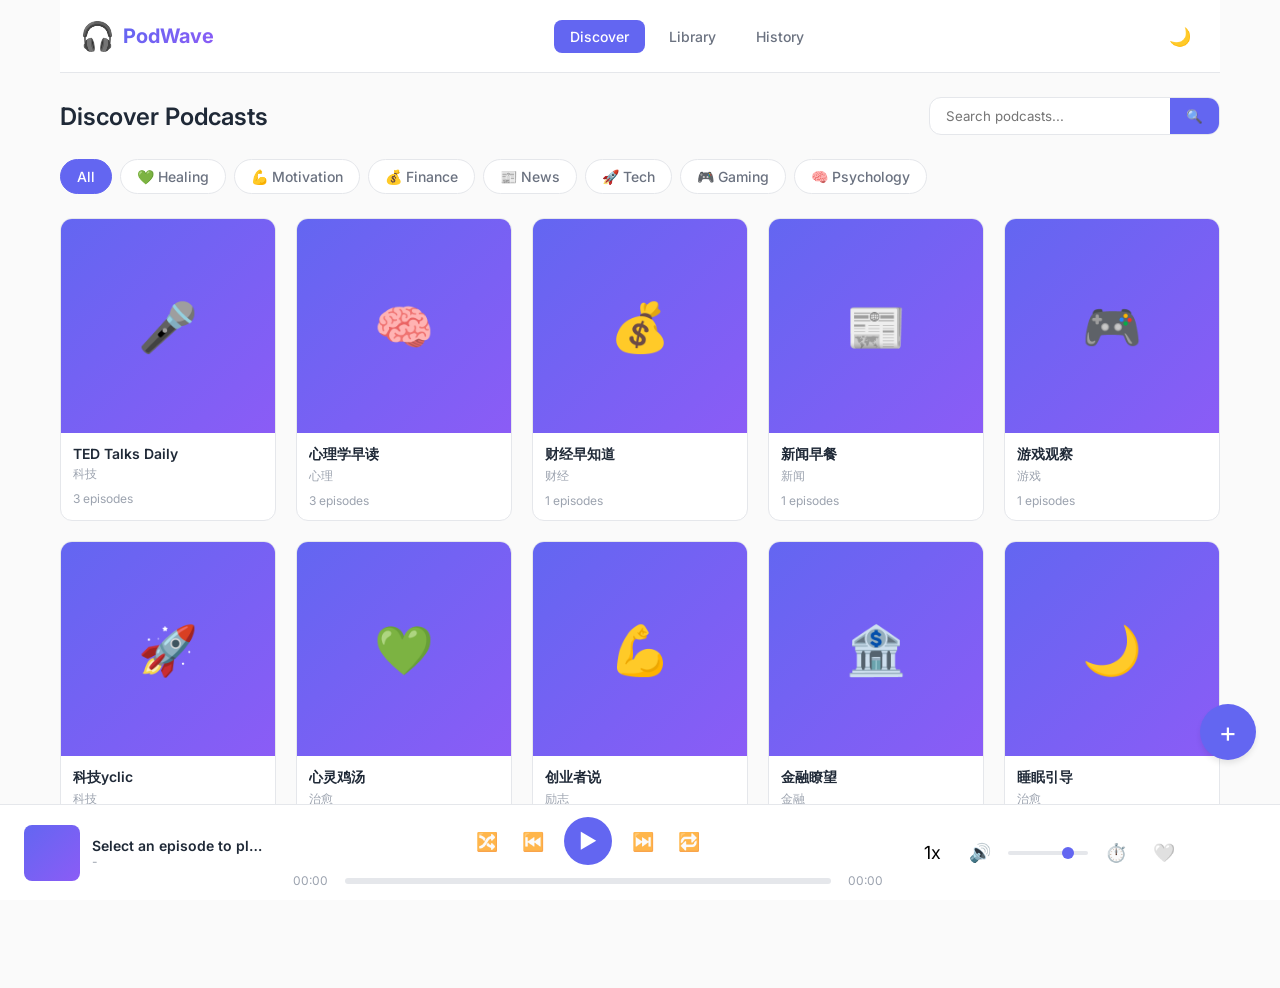
==== index.html @ 1ee70d10 "Add files via upload" ====
<!DOCTYPE html>
<html lang="en">
<head>
    <meta charset="UTF-8">
    <meta name="viewport" content="width=device-width, initial-scale=1.0">
    <title>PodWave - Your Personal Podcast App</title>
    <meta name="description" content="A beautiful podcast player for daily listening - morning and night">
    <link rel="stylesheet" href="styles.css">
    <link href="https://fonts.googleapis.com/css2?family=Inter:wght@300;400;500;600;700&display=swap" rel="stylesheet">
</head>
<body>
    <!-- Global Loading Indicator -->
    <div id="globalLoader" class="global-loader" style="display: none;">
        <div class="loader-spinner"></div>
        <p>Loading...</p>
    </div>

    <div id="app">
        <!-- Header -->
        <header class="header">
            <div class="header-content">
                <div class="logo">
                    <span class="logo-icon">🎧</span>
                    <span class="logo-text">PodWave</span>
                </div>
                <nav class="nav">
                    <button class="nav-btn active" data-view="discover">Discover</button>
                    <button class="nav-btn" data-view="library">Library</button>
                    <button class="nav-btn" data-view="history">History</button>
                </nav>
                <div class="header-actions">
                    <button class="icon-btn" id="darkModeToggle" title="Dark Mode">🌙</button>
                </div>
            </div>
        </header>

        <!-- Main Content -->
        <main class="main">
            <!-- Discover View -->
            <section class="view active" id="discoverView">
                <div class="view-header">
                    <h1>Discover Podcasts</h1>
                    <div class="search-box">
                        <input type="text" id="searchInput" placeholder="Search podcasts...">
                        <button class="search-btn" id="searchBtn">🔍</button>
                    </div>
                </div>

                <!-- Categories -->
                <div class="categories">
                    <button class="category-btn active" data-category="all">All</button>
                    <button class="category-btn" data-category="治愈">💚 Healing</button>
                    <button class="category-btn" data-category="励志">💪 Motivation</button>
                    <button class="category-btn" data-category="财经">💰 Finance</button>
                    <button class="category-btn" data-category="新闻">📰 News</button>
                    <button class="category-btn" data-category="科技">🚀 Tech</button>
                    <button class="category-btn" data-category="游戏">🎮 Gaming</button>
                    <button class="category-btn" data-category="心理">🧠 Psychology</button>
                </div>

                <!-- Podcast Grid -->
                <div class="podcast-grid" id="podcastGrid">
                    <!-- Podcasts will be loaded here -->
                </div>
            </section>

            <!-- Library View -->
            <section class="view" id="libraryView">
                <div class="view-header">
                    <h1>My Library</h1>
                </div>
                <div class="podcast-grid" id="libraryGrid">
                    <!-- Favorite podcasts -->
                </div>
                <div class="empty-state" id="libraryEmpty" style="display: none;">
                    <p>No favorites yet</p>
                    <button class="btn-primary" onclick="switchView('discover')">Discover</button>
                </div>
            </section>

            <!-- History View -->
            <section class="view" id="historyView">
                <div class="view-header">
                    <h1>History</h1>
                    <button class="btn-text" id="clearHistory">Clear</button>
                </div>
                <div class="history-list" id="historyList">
                    <!-- History items -->
                </div>
                <div class="empty-state" id="historyEmpty" style="display: none;">
                    <p>No history yet</p>
                </div>
            </section>
        </main>

        <!-- Player Bar -->
        <div class="player-bar" id="playerBar">
            <div class="player-info" id="playerInfo">
                <div class="player-cover" id="playerCover"></div>
                <div class="player-details">
                    <div class="player-title" id="playerTitle">Select an episode to play</div>
                    <div class="player-podcast" id="playerPodcast">-</div>
                </div>
            </div>

            <div class="player-controls">
                <div class="control-buttons">
                    <button class="control-btn" id="shuffleBtn" title="Shuffle">🔀</button>
                    <button class="control-btn" id="prevBtn" title="Previous">⏮️</button>
                    <button class="control-btn play-btn" id="playBtn" title="Play">▶️</button>
                    <button class="control-btn" id="nextBtn" title="Next">⏭️</button>
                    <button class="control-btn" id="loopBtn" title="Loop">🔁</button>
                </div>
                <div class="progress-container">
                    <span class="time current" id="currentTime">00:00</span>
                    <div class="progress-bar" id="progressBar">
                        <div class="progress-fill" id="progressFill"></div>
                        <div class="progress-handle" id="progressHandle"></div>
                    </div>
                    <span class="time duration" id="duration">00:00</span>
                </div>
            </div>

            <div class="player-extras">
                <div class="speed-control">
                    <button class="icon-btn" id="speedBtn" title="Speed">1x</button>
                    <div class="speed-menu" id="speedMenu">
                        <button class="speed-option" data-speed="0.5">0.5x</button>
                        <button class="speed-option" data-speed="0.75">0.75x</button>
                        <button class="speed-option active" data-speed="1">1x</button>
                        <button class="speed-option" data-speed="1.25">1.25x</button>
                        <button class="speed-option" data-speed="1.5">1.5x</button>
                        <button class="speed-option" data-speed="2">2x</button>
                    </div>
                </div>
                <div class="volume-control">
                    <button class="icon-btn" id="volumeBtn" title="Volume">🔊</button>
                    <input type="range" class="volume-slider" id="volumeSlider" min="0" max="100" value="80">
                </div>
                <button class="icon-btn" id="timerBtn" title="Timer">⏱️</button>
                <button class="icon-btn favorite-btn" id="favoriteBtn" title="Favorite">🤍</button>
            </div>
        </div>

        <!-- Timer Modal -->
        <div class="modal" id="timerModal">
            <div class="modal-content">
                <div class="modal-header">
                    <h3>Sleep Timer</h3>
                    <button class="close-btn" onclick="closeTimerModal()">×</button>
                </div>
                <div class="modal-body">
                    <div class="timer-options">
                        <button class="timer-option" data-minutes="15">15 min</button>
                        <button class="timer-option" data-minutes="30">30 min</button>
                        <button class="timer-option" data-minutes="45">45 min</button>
                        <button class="timer-option" data-minutes="60">1 hour</button>
                        <button class="timer-option" data-minutes="90">1.5 hours</button>
                        <button class="timer-option" data-minutes="0">Off</button>
                    </div>
                </div>
            </div>
        </div>

        <!-- Add RSS Modal -->
        <div class="modal" id="addRssModal">
            <div class="modal-content">
                <div class="modal-header">
                    <h3>Add Custom RSS</h3>
                    <button class="close-btn" onclick="closeAddRssModal()">×</button>
                </div>
                <div class="modal-body">
                    <input type="text" id="rssUrlInput" placeholder="RSS Feed URL...">
                    <input type="text" id="rssTitleInput" placeholder="Podcast Title (optional)">
                    <select id="rssCategoryInput" style="width: 100%; padding: 12px; margin-top: 8px; border-radius: 8px; border: 1px solid var(--border); background: var(--bg-primary); color: var(--text-primary);">
                        <option value="Other">Select Category</option>
                        <option value="治愈">💚 Healing</option>
                        <option value="励志">💪 Motivation</option>
                        <option value="财经">💰 Finance</option>
                        <option value="新闻">📰 News</option>
                        <option value="科技">🚀 Tech</option>
                        <option value="游戏">🎮 Gaming</option>
                        <option value="心理">🧠 Psychology</option>
                        <option value="其他">Other</option>
                    </select>
                    <button class="btn-primary" id="addRssBtn" style="width: 100%; margin-top: 12px;">Add Podcast</button>
                    <p class="help-text">Example: https://feeds.example.com/podcast.xml</p>
                </div>
            </div>
        </div>
    </div>

    <!-- Add Podcast FAB -->
    <button class="add-podcast-btn" onclick="showAddRssModal()" title="Add Podcast">+</button>

    <script src="app.js"></script>
</body>
</html>
---- styles.css ----
/* ==================== CSS Variables ==================== */
:root {
    --primary: #6366f1;
    --primary-dark: #4f46e5;
    --secondary: #8b5cf6;
    --bg-primary: #fafafa;
    --bg-secondary: #ffffff;
    --bg-player: #ffffff;
    --text-primary: #1f2937;
    --text-secondary: #6b7280;
    --text-muted: #9ca3af;
    --border: #e5e7eb;
    --shadow: 0 4px 6px -1px rgba(0, 0, 0, 0.1);
    --radius: 12px;
    --radius-sm: 8px;
    --transition: all 0.2s ease;
}

[data-theme="dark"] {
    --bg-primary: #0f172a;
    --bg-secondary: #1e293b;
    --bg-player: #1e293b;
    --text-primary: #f1f5f9;
    --text-secondary: #94a3b8;
    --text-muted: #64748b;
    --border: #334155;
    --shadow: 0 4px 6px -1px rgba(0, 0, 0, 0.3);
}

/* ==================== Reset & Base ==================== */
* {
    margin: 0;
    padding: 0;
    box-sizing: border-box;
}

body {
    font-family: 'Inter', -apple-system, BlinkMacSystemFont, sans-serif;
    background: var(--bg-primary);
    color: var(--text-primary);
    min-height: 100vh;
    padding-bottom: 120px;
    transition: var(--transition);
}

button {
    border: none;
    background: none;
    cursor: pointer;
    font-family: inherit;
}

input {
    font-family: inherit;
    border: none;
    outline: none;
}

/* ==================== App Container ==================== */
#app {
    max-width: 1200px;
    margin: 0 auto;
    padding: 0 20px;
}

/* ==================== Header ==================== */
.header {
    position: sticky;
    top: 0;
    background: var(--bg-secondary);
    border-bottom: 1px solid var(--border);
    z-index: 100;
    backdrop-filter: blur(10px);
}

.header-content {
    max-width: 1200px;
    margin: 0 auto;
    display: flex;
    align-items: center;
    justify-content: space-between;
    padding: 16px 20px;
}

.logo {
    display: flex;
    align-items: center;
    gap: 8px;
}

.logo-icon {
    font-size: 28px;
}

.logo-text {
    font-size: 20px;
    font-weight: 700;
    background: linear-gradient(135deg, var(--primary), var(--secondary));
    -webkit-background-clip: text;
    -webkit-text-fill-color: transparent;
}

.nav {
    display: flex;
    gap: 8px;
}

.nav-btn {
    padding: 8px 16px;
    border-radius: var(--radius-sm);
    font-size: 14px;
    font-weight: 500;
    color: var(--text-secondary);
    transition: var(--transition);
}

.nav-btn:hover {
    background: var(--border);
}

.nav-btn.active {
    background: var(--primary);
    color: white;
}

.header-actions {
    display: flex;
    gap: 8px;
}

.icon-btn {
    width: 40px;
    height: 40px;
    border-radius: 50%;
    display: flex;
    align-items: center;
    justify-content: center;
    font-size: 18px;
    transition: var(--transition);
}

.icon-btn:hover {
    background: var(--border);
}

/* ==================== Main Content ==================== */
.main {
    padding: 24px 0;
}

.view {
    display: none;
}

.view.active {
    display: block;
}

.view-header {
    display: flex;
    justify-content: space-between;
    align-items: center;
    margin-bottom: 24px;
}

.view-header h1 {
    font-size: 24px;
    font-weight: 600;
}

.search-box {
    display: flex;
    background: var(--bg-secondary);
    border: 1px solid var(--border);
    border-radius: var(--radius);
    overflow: hidden;
}

.search-box input {
    padding: 10px 16px;
    width: 240px;
    background: transparent;
    color: var(--text-primary);
}

.search-btn {
    padding: 10px 16px;
    background: var(--primary);
    color: white;
}

/* ==================== Categories ==================== */
.categories {
    display: flex;
    gap: 8px;
    margin-bottom: 24px;
    flex-wrap: wrap;
}

.category-btn {
    padding: 8px 16px;
    border-radius: 20px;
    font-size: 14px;
    font-weight: 500;
    background: var(--bg-secondary);
    border: 1px solid var(--border);
    color: var(--text-secondary);
    transition: var(--transition);
}

.category-btn:hover {
    border-color: var(--primary);
    color: var(--primary);
}

.category-btn.active {
    background: var(--primary);
    border-color: var(--primary);
    color: white;
}

/* ==================== Podcast Grid ==================== */
.podcast-grid {
    display: grid;
    grid-template-columns: repeat(auto-fill, minmax(200px, 1fr));
    gap: 20px;
}

.podcast-card {
    background: var(--bg-secondary);
    border-radius: var(--radius);
    overflow: hidden;
    border: 1px solid var(--border);
    transition: var(--transition);
    cursor: pointer;
}

.podcast-card:hover {
    transform: translateY(-4px);
    box-shadow: var(--shadow);
}

.podcast-cover {
    width: 100%;
    aspect-ratio: 1;
    background: linear-gradient(135deg, var(--primary), var(--secondary));
    display: flex;
    align-items: center;
    justify-content: center;
    font-size: 48px;
    position: relative;
    overflow: hidden;
}

.podcast-cover img {
    width: 100%;
    height: 100%;
    object-fit: cover;
}

.podcast-play-overlay {
    position: absolute;
    inset: 0;
    background: rgba(0, 0, 0, 0.4);
    display: flex;
    align-items: center;
    justify-content: center;
    opacity: 0;
    transition: var(--transition);
}

.podcast-card:hover .podcast-play-overlay {
    opacity: 1;
}

.podcast-play-icon {
    width: 56px;
    height: 56px;
    background: var(--primary);
    border-radius: 50%;
    display: flex;
    align-items: center;
    justify-content: center;
    font-size: 24px;
    color: white;
}

.podcast-info {
    padding: 12px;
}

.podcast-title {
    font-size: 14px;
    font-weight: 600;
    margin-bottom: 4px;
    white-space: nowrap;
    overflow: hidden;
    text-overflow: ellipsis;
}

.podcast-category {
    font-size: 12px;
    color: var(--text-muted);
}

.podcast-meta {
    display: flex;
    justify-content: space-between;
    align-items: center;
    margin-top: 8px;
}

.podcast-episode-count {
    font-size: 12px;
    color: var(--text-muted);
}

.podcast-favorite {
    font-size: 16px;
    cursor: pointer;
}

/* ==================== Empty State ==================== */
.empty-state {
    text-align: center;
    padding: 60px 20px;
    color: var(--text-muted);
}

.empty-state p {
    margin-bottom: 16px;
}

/* ==================== History List ==================== */
.history-list {
    display: flex;
    flex-direction: column;
    gap: 12px;
}

.history-item {
    display: flex;
    align-items: center;
    gap: 16px;
    padding: 16px;
    background: var(--bg-secondary);
    border-radius: var(--radius);
    border: 1px solid var(--border);
    cursor: pointer;
    transition: var(--transition);
}

.history-item:hover {
    border-color: var(--primary);
}

.history-cover {
    width: 64px;
    height: 64px;
    border-radius: var(--radius-sm);
    background: linear-gradient(135deg, var(--primary), var(--secondary));
    display: flex;
    align-items: center;
    justify-content: center;
    font-size: 24px;
    flex-shrink: 0;
}

.history-cover img {
    width: 100%;
    height: 100%;
    object-fit: cover;
    border-radius: var(--radius-sm);
}

.history-info {
    flex: 1;
    min-width: 0;
}

.history-title {
    font-weight: 600;
    margin-bottom: 4px;
    white-space: nowrap;
    overflow: hidden;
    text-overflow: ellipsis;
}

.history-podcast {
    font-size: 13px;
    color: var(--text-muted);
}

.history-time {
    font-size: 12px;
    color: var(--text-muted);
    margin-top: 4px;
}

.history-progress {
    width: 100%;
    height: 3px;
    background: var(--border);
    border-radius: 2px;
    margin-top: 8px;
    overflow: hidden;
}

.history-progress-fill {
    height: 100%;
    background: var(--primary);
    border-radius: 2px;
}

/* ==================== Player Bar ==================== */
.player-bar {
    position: fixed;
    bottom: 0;
    left: 0;
    right: 0;
    background: var(--bg-player);
    border-top: 1px solid var(--border);
    padding: 12px 24px;
    display: flex;
    align-items: center;
    gap: 24px;
    z-index: 1000;
}

.player-info {
    display: flex;
    align-items: center;
    gap: 12px;
    width: 240px;
    flex-shrink: 0;
}

.player-cover {
    width: 56px;
    height: 56px;
    border-radius: var(--radius-sm);
    background: linear-gradient(135deg, var(--primary), var(--secondary));
    display: flex;
    align-items: center;
    justify-content: center;
    font-size: 24px;
    flex-shrink: 0;
}

.player-cover img {
    width: 100%;
    height: 100%;
    object-fit: cover;
    border-radius: var(--radius-sm);
}

.player-details {
    min-width: 0;
}

.player-title {
    font-size: 14px;
    font-weight: 600;
    white-space: nowrap;
    overflow: hidden;
    text-overflow: ellipsis;
}

.player-podcast {
    font-size: 12px;
    color: var(--text-muted);
    white-space: nowrap;
    overflow: hidden;
    text-overflow: ellipsis;
}

.player-controls {
    flex: 1;
    max-width: 600px;
    display: flex;
    flex-direction: column;
    gap: 8px;
}

.control-buttons {
    display: flex;
    align-items: center;
    justify-content: center;
    gap: 16px;
}

.control-btn {
    font-size: 18px;
    padding: 4px;
    opacity: 0.7;
    transition: var(--transition);
}

.control-btn:hover {
    opacity: 1;
}

.control-btn.active {
    opacity: 1;
    color: var(--primary);
}

.play-btn {
    width: 48px;
    height: 48px;
    background: var(--primary);
    border-radius: 50%;
    display: flex;
    align-items: center;
    justify-content: center;
    font-size: 20px;
    color: white;
    opacity: 1;
}

.play-btn:hover {
    background: var(--primary-dark);
    transform: scale(1.05);
}

.progress-container {
    display: flex;
    align-items: center;
    gap: 12px;
}

.time {
    font-size: 12px;
    color: var(--text-muted);
    width: 45px;
    text-align: center;
}

.progress-bar {
    flex: 1;
    height: 6px;
    background: var(--border);
    border-radius: 3px;
    cursor: pointer;
    position: relative;
}

.progress-fill {
    height: 100%;
    background: var(--primary);
    border-radius: 3px;
    width: 0%;
    position: relative;
}

.progress-handle {
    position: absolute;
    right: -6px;
    top: 50%;
    transform: translateY(-50%);
    width: 12px;
    height: 12px;
    background: var(--primary);
    border-radius: 50%;
    opacity: 0;
    transition: var(--transition);
}

.progress-bar:hover .progress-handle {
    opacity: 1;
}

.player-extras {
    display: flex;
    align-items: center;
    gap: 8px;
}

.volume-control {
    display: flex;
    align-items: center;
    gap: 8px;
}

.volume-slider {
    width: 80px;
    height: 4px;
    -webkit-appearance: none;
    background: var(--border);
    border-radius: 2px;
    cursor: pointer;
}

.volume-slider::-webkit-slider-thumb {
    -webkit-appearance: none;
    width: 12px;
    height: 12px;
    background: var(--primary);
    border-radius: 50%;
    cursor: pointer;
}

.speed-control {
    position: relative;
}

.speed-menu {
    position: absolute;
    bottom: 100%;
    left: 50%;
    transform: translateX(-50%);
    background: var(--bg-secondary);
    border: 1px solid var(--border);
    border-radius: var(--radius-sm);
    padding: 8px;
    display: none;
    flex-direction: column;
    gap: 4px;
    box-shadow: var(--shadow);
}

.speed-menu.show {
    display: flex;
}

.speed-option {
    padding: 6px 16px;
    font-size: 13px;
    border-radius: 4px;
    text-align: center;
    white-space: nowrap;
}

.speed-option:hover {
    background: var(--border);
}

.speed-option.active {
    background: var(--primary);
    color: white;
}

.favorite-btn.active {
    color: #ef4444;
}

/* ==================== Modal ==================== */
.modal {
    position: fixed;
    inset: 0;
    background: rgba(0, 0, 0, 0.5);
    display: none;
    align-items: center;
    justify-content: center;
    z-index: 2000;
}

.modal.show {
    display: flex;
}

.modal-content {
    background: var(--bg-secondary);
    border-radius: var(--radius);
    width: 90%;
    max-width: 400px;
    overflow: hidden;
}

.modal-header {
    display: flex;
    justify-content: space-between;
    align-items: center;
    padding: 16px 20px;
    border-bottom: 1px solid var(--border);
}

.modal-header h3 {
    font-size: 16px;
    font-weight: 600;
}

.close-btn {
    font-size: 24px;
    color: var(--text-muted);
}

.close-btn:hover {
    color: var(--text-primary);
}

.modal-body {
    padding: 20px;
}

.timer-options {
    display: grid;
    grid-template-columns: repeat(3, 1fr);
    gap: 8px;
}

.timer-option {
    padding: 12px;
    border-radius: var(--radius-sm);
    background: var(--bg-primary);
    border: 1px solid var(--border);
    font-size: 14px;
    text-align: center;
    transition: var(--transition);
}

.timer-option:hover {
    border-color: var(--primary);
    color: var(--primary);
}

#rssUrlInput {
    width: 100%;
    padding: 12px;
    background: var(--bg-primary);
    border: 1px solid var(--border);
    border-radius: var(--radius-sm);
    color: var(--text-primary);
    margin-bottom: 12px;
}

.help-text {
    font-size: 12px;
    color: var(--text-muted);
    margin-top: 8px;
}

/* ==================== Buttons ==================== */
.btn-primary {
    padding: 10px 20px;
    background: var(--primary);
    color: white;
    border-radius: var(--radius-sm);
    font-weight: 500;
    transition: var(--transition);
}

.btn-primary:hover {
    background: var(--primary-dark);
}

.btn-text {
    color: var(--text-muted);
    font-size: 14px;
}

.btn-text:hover {
    color: var(--text-primary);
}

/* ==================== Loading ==================== */
.loading {
    display: flex;
    justify-content: center;
    padding: 40px;
}

.loading::after {
    content: '';
    width: 32px;
    height: 32px;
    border: 3px solid var(--border);
    border-top-color: var(--primary);
    border-radius: 50%;
    animation: spin 1s linear infinite;
}

@keyframes spin {
    to { transform: rotate(360deg); }
}

/* ==================== Responsive ==================== */
@media (max-width: 768px) {
    .header-content {
        flex-wrap: wrap;
        gap: 12px;
    }

    .nav {
        order: 3;
        width: 100%;
        justify-content: center;
    }

    .player-bar {
        flex-wrap: wrap;
        padding: 12px;
        gap: 12px;
    }

    .player-info {
        width: 100%;
        order: 1;
    }

    .player-controls {
        order: 2;
        width: 100%;
    }

    .player-extras {
        order: 3;
        width: 100%;
        justify-content: center;
    }

    .search-box {
        width: 100%;
    }

    .search-box input {
        width: 100%;
    }

    .view-header {
        flex-direction: column;
        gap: 12px;
        align-items: stretch;
    }
}

/* ==================== Add Podcast Button ==================== */
.add-podcast-btn {
    position: fixed;
    bottom: 140px;
    right: 24px;
    width: 56px;
    height: 56px;
    background: var(--primary);
    color: white;
    border-radius: 50%;
    font-size: 28px;
    display: flex;
    align-items: center;
    justify-content: center;
    box-shadow: var(--shadow);
    transition: var(--transition);
    z-index: 99;
}

.add-podcast-btn:hover {
    transform: scale(1.1);
    background: var(--primary-dark);
}

/* ==================== Global Loader ==================== */
.global-loader {
    position: fixed;
    top: 0;
    left: 0;
    right: 0;
    bottom: 0;
    background: rgba(0, 0, 0, 0.7);
    display: flex;
    flex-direction: column;
    align-items: center;
    justify-content: center;
    z-index: 9999;
    color: white;
}

.global-loader p {
    margin-top: 16px;
    font-size: 14px;
}

.loader-spinner {
    width: 40px;
    height: 40px;
    border: 3px solid rgba(255, 255, 255, 0.3);
    border-top-color: white;
    border-radius: 50%;
    animation: spin 1s linear infinite;
}

@keyframes spin {
    to { transform: rotate(360deg); }
}
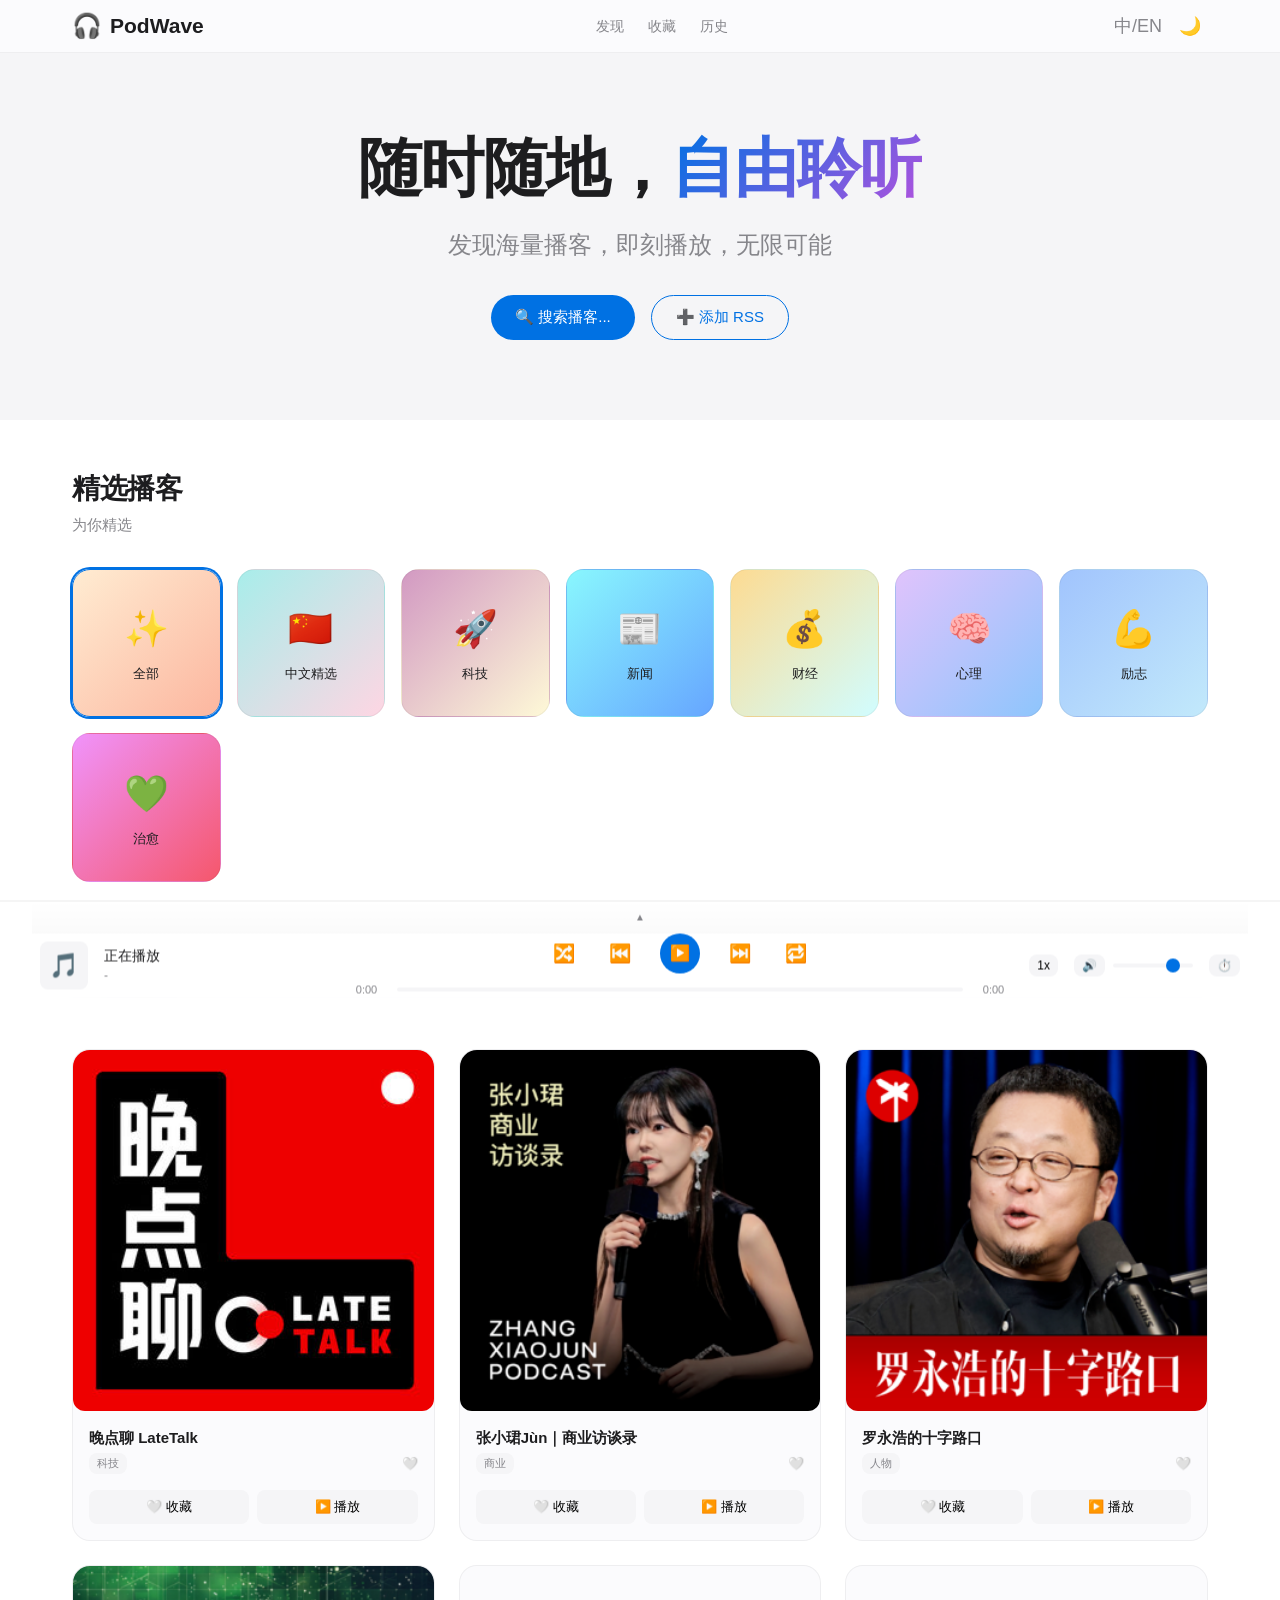
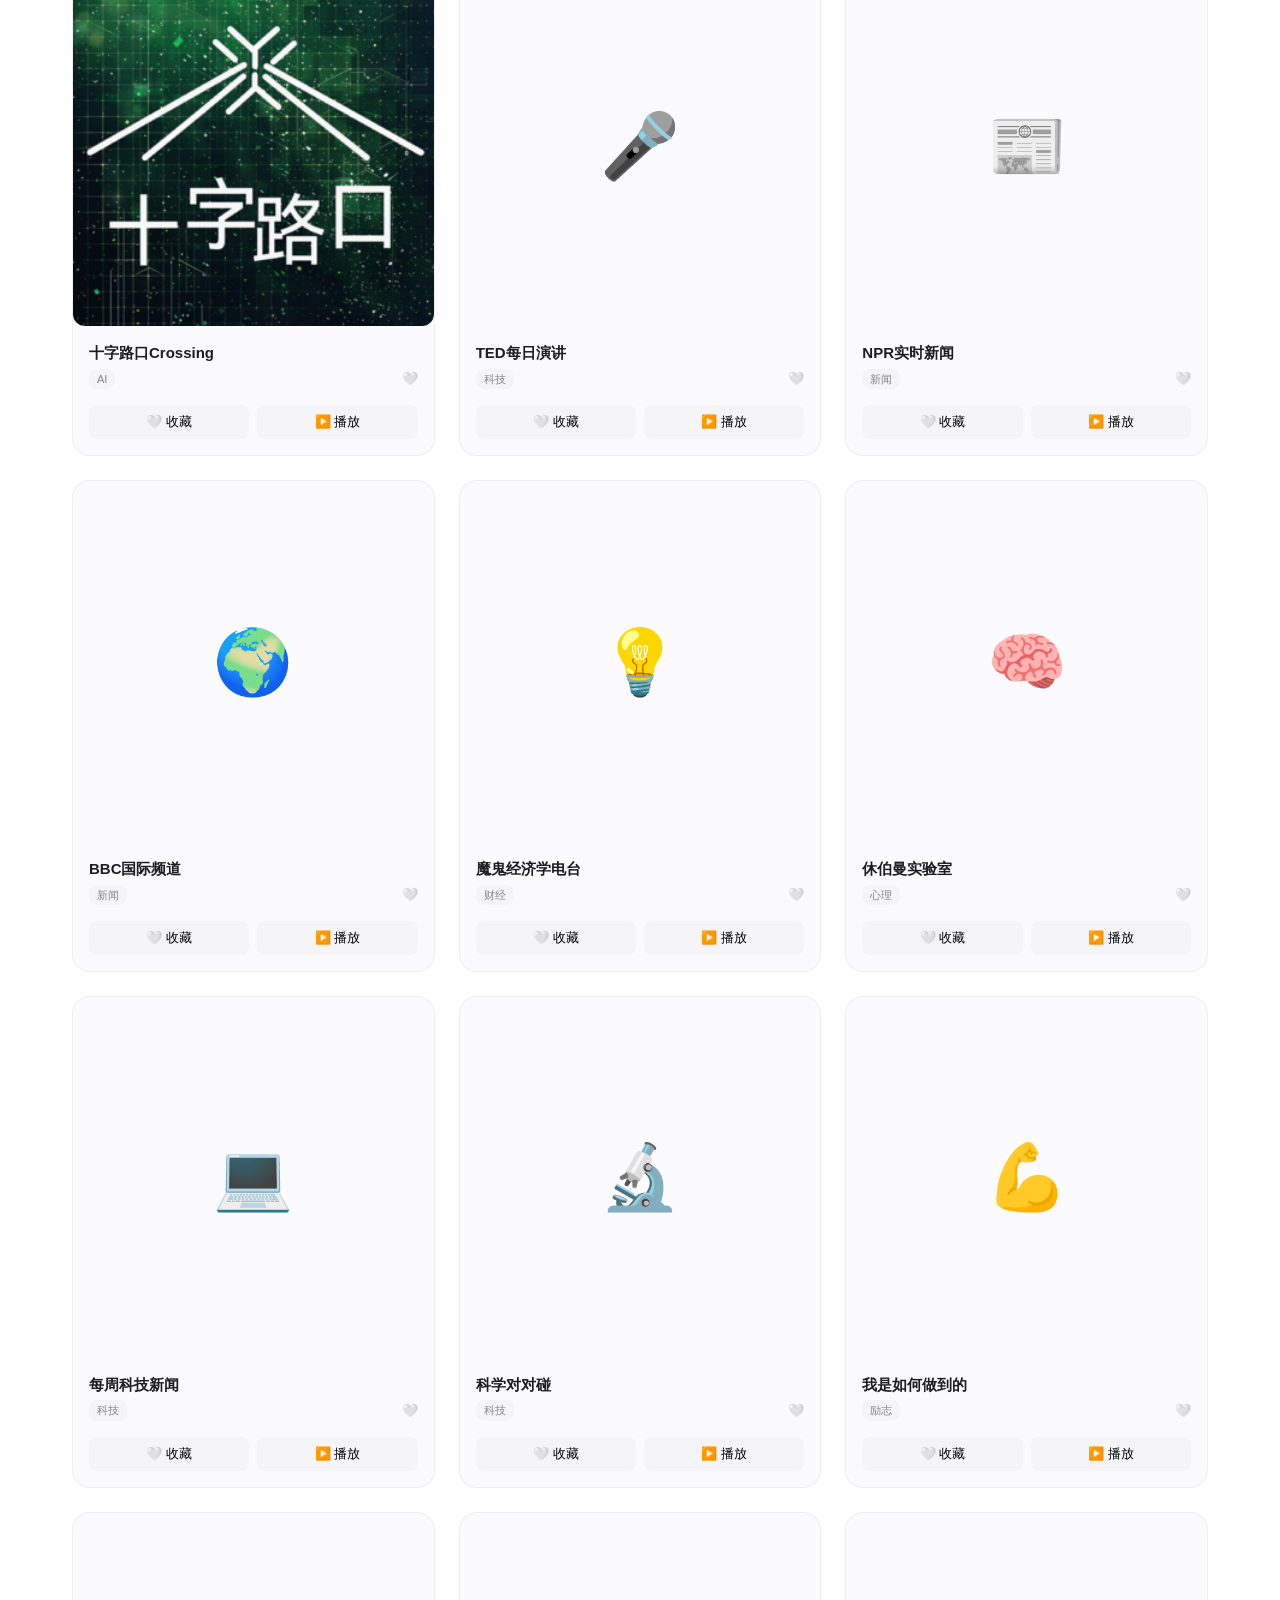
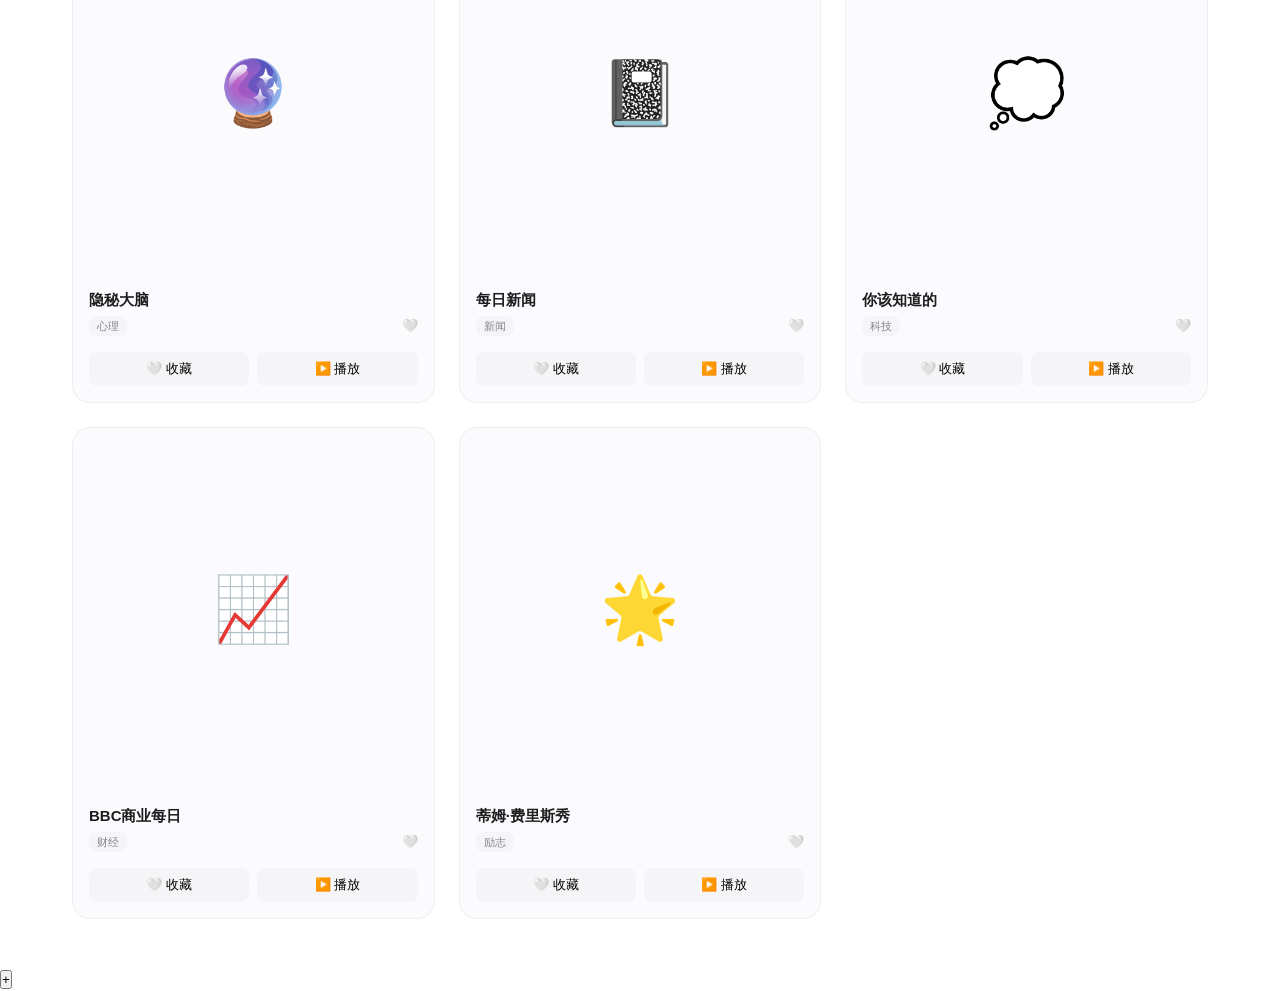
==== commit 93bbe956: "优化了部分功能体验" ====
--- a/index.html
+++ b/index.html
@@ -1,198 +1,268 @@
-<!DOCTYPE html>
-<html lang="en">
-<head>
-    <meta charset="UTF-8">
-    <meta name="viewport" content="width=device-width, initial-scale=1.0">
-    <title>PodWave - Your Personal Podcast App</title>
-    <meta name="description" content="A beautiful podcast player for daily listening - morning and night">
-    <link rel="stylesheet" href="styles.css">
-    <link href="https://fonts.googleapis.com/css2?family=Inter:wght@300;400;500;600;700&display=swap" rel="stylesheet">
-</head>
-<body>
-    <!-- Global Loading Indicator -->
-    <div id="globalLoader" class="global-loader" style="display: none;">
-        <div class="loader-spinner"></div>
-        <p>Loading...</p>
-    </div>
-
-    <div id="app">
-        <!-- Header -->
-        <header class="header">
-            <div class="header-content">
-                <div class="logo">
-                    <span class="logo-icon">🎧</span>
-                    <span class="logo-text">PodWave</span>
-                </div>
-                <nav class="nav">
-                    <button class="nav-btn active" data-view="discover">Discover</button>
-                    <button class="nav-btn" data-view="library">Library</button>
-                    <button class="nav-btn" data-view="history">History</button>
-                </nav>
-                <div class="header-actions">
-                    <button class="icon-btn" id="darkModeToggle" title="Dark Mode">🌙</button>
-                </div>
-            </div>
-        </header>
-
-        <!-- Main Content -->
-        <main class="main">
-            <!-- Discover View -->
-            <section class="view active" id="discoverView">
-                <div class="view-header">
-                    <h1>Discover Podcasts</h1>
-                    <div class="search-box">
-                        <input type="text" id="searchInput" placeholder="Search podcasts...">
-                        <button class="search-btn" id="searchBtn">🔍</button>
-                    </div>
-                </div>
-
-                <!-- Categories -->
-                <div class="categories">
-                    <button class="category-btn active" data-category="all">All</button>
-                    <button class="category-btn" data-category="治愈">💚 Healing</button>
-                    <button class="category-btn" data-category="励志">💪 Motivation</button>
-                    <button class="category-btn" data-category="财经">💰 Finance</button>
-                    <button class="category-btn" data-category="新闻">📰 News</button>
-                    <button class="category-btn" data-category="科技">🚀 Tech</button>
-                    <button class="category-btn" data-category="游戏">🎮 Gaming</button>
-                    <button class="category-btn" data-category="心理">🧠 Psychology</button>
-                </div>
-
-                <!-- Podcast Grid -->
-                <div class="podcast-grid" id="podcastGrid">
-                    <!-- Podcasts will be loaded here -->
-                </div>
-            </section>
-
-            <!-- Library View -->
-            <section class="view" id="libraryView">
-                <div class="view-header">
-                    <h1>My Library</h1>
-                </div>
-                <div class="podcast-grid" id="libraryGrid">
-                    <!-- Favorite podcasts -->
-                </div>
-                <div class="empty-state" id="libraryEmpty" style="display: none;">
-                    <p>No favorites yet</p>
-                    <button class="btn-primary" onclick="switchView('discover')">Discover</button>
-                </div>
-            </section>
-
-            <!-- History View -->
-            <section class="view" id="historyView">
-                <div class="view-header">
-                    <h1>History</h1>
-                    <button class="btn-text" id="clearHistory">Clear</button>
-                </div>
-                <div class="history-list" id="historyList">
-                    <!-- History items -->
-                </div>
-                <div class="empty-state" id="historyEmpty" style="display: none;">
-                    <p>No history yet</p>
-                </div>
-            </section>
-        </main>
-
-        <!-- Player Bar -->
-        <div class="player-bar" id="playerBar">
-            <div class="player-info" id="playerInfo">
-                <div class="player-cover" id="playerCover"></div>
-                <div class="player-details">
-                    <div class="player-title" id="playerTitle">Select an episode to play</div>
-                    <div class="player-podcast" id="playerPodcast">-</div>
-                </div>
-            </div>
-
-            <div class="player-controls">
-                <div class="control-buttons">
-                    <button class="control-btn" id="shuffleBtn" title="Shuffle">🔀</button>
-                    <button class="control-btn" id="prevBtn" title="Previous">⏮️</button>
-                    <button class="control-btn play-btn" id="playBtn" title="Play">▶️</button>
-                    <button class="control-btn" id="nextBtn" title="Next">⏭️</button>
-                    <button class="control-btn" id="loopBtn" title="Loop">🔁</button>
-                </div>
-                <div class="progress-container">
-                    <span class="time current" id="currentTime">00:00</span>
-                    <div class="progress-bar" id="progressBar">
-                        <div class="progress-fill" id="progressFill"></div>
-                        <div class="progress-handle" id="progressHandle"></div>
-                    </div>
-                    <span class="time duration" id="duration">00:00</span>
-                </div>
-            </div>
-
-            <div class="player-extras">
-                <div class="speed-control">
-                    <button class="icon-btn" id="speedBtn" title="Speed">1x</button>
-                    <div class="speed-menu" id="speedMenu">
-                        <button class="speed-option" data-speed="0.5">0.5x</button>
-                        <button class="speed-option" data-speed="0.75">0.75x</button>
-                        <button class="speed-option active" data-speed="1">1x</button>
-                        <button class="speed-option" data-speed="1.25">1.25x</button>
-                        <button class="speed-option" data-speed="1.5">1.5x</button>
-                        <button class="speed-option" data-speed="2">2x</button>
-                    </div>
-                </div>
-                <div class="volume-control">
-                    <button class="icon-btn" id="volumeBtn" title="Volume">🔊</button>
-                    <input type="range" class="volume-slider" id="volumeSlider" min="0" max="100" value="80">
-                </div>
-                <button class="icon-btn" id="timerBtn" title="Timer">⏱️</button>
-                <button class="icon-btn favorite-btn" id="favoriteBtn" title="Favorite">🤍</button>
-            </div>
-        </div>
-
-        <!-- Timer Modal -->
-        <div class="modal" id="timerModal">
-            <div class="modal-content">
-                <div class="modal-header">
-                    <h3>Sleep Timer</h3>
-                    <button class="close-btn" onclick="closeTimerModal()">×</button>
-                </div>
-                <div class="modal-body">
-                    <div class="timer-options">
-                        <button class="timer-option" data-minutes="15">15 min</button>
-                        <button class="timer-option" data-minutes="30">30 min</button>
-                        <button class="timer-option" data-minutes="45">45 min</button>
-                        <button class="timer-option" data-minutes="60">1 hour</button>
-                        <button class="timer-option" data-minutes="90">1.5 hours</button>
-                        <button class="timer-option" data-minutes="0">Off</button>
-                    </div>
-                </div>
-            </div>
-        </div>
-
-        <!-- Add RSS Modal -->
-        <div class="modal" id="addRssModal">
-            <div class="modal-content">
-                <div class="modal-header">
-                    <h3>Add Custom RSS</h3>
-                    <button class="close-btn" onclick="closeAddRssModal()">×</button>
-                </div>
-                <div class="modal-body">
-                    <input type="text" id="rssUrlInput" placeholder="RSS Feed URL...">
-                    <input type="text" id="rssTitleInput" placeholder="Podcast Title (optional)">
-                    <select id="rssCategoryInput" style="width: 100%; padding: 12px; margin-top: 8px; border-radius: 8px; border: 1px solid var(--border); background: var(--bg-primary); color: var(--text-primary);">
-                        <option value="Other">Select Category</option>
-                        <option value="治愈">💚 Healing</option>
-                        <option value="励志">💪 Motivation</option>
-                        <option value="财经">💰 Finance</option>
-                        <option value="新闻">📰 News</option>
-                        <option value="科技">🚀 Tech</option>
-                        <option value="游戏">🎮 Gaming</option>
-                        <option value="心理">🧠 Psychology</option>
-                        <option value="其他">Other</option>
-                    </select>
-                    <button class="btn-primary" id="addRssBtn" style="width: 100%; margin-top: 12px;">Add Podcast</button>
-                    <p class="help-text">Example: https://feeds.example.com/podcast.xml</p>
-                </div>
-            </div>
-        </div>
-    </div>
-
-    <!-- Add Podcast FAB -->
-    <button class="add-podcast-btn" onclick="showAddRssModal()" title="Add Podcast">+</button>
-
-    <script src="app.js"></script>
-</body>
-</html>
+<!DOCTYPE html>
+<html lang="en">
+<head>
+    <meta charset="UTF-8">
+    <meta name="viewport" content="width=device-width, initial-scale=1.0">
+    <title>PodWave - Your Personal Podcast App</title>
+    <meta name="description" content="A beautiful podcast player for daily listening - morning and night">
+    <link rel="stylesheet" href="styles.css">
+</head>
+<body>
+    <!-- Header -->
+    <header class="header">
+        <div class="header-content">
+            <a href="#" class="logo">
+                <span class="logo-icon">🎧</span>
+                <span class="logo-text">PodWave</span>
+            </a>
+            <nav class="header-nav">
+                <a href="#" class="nav-link active" data-view="discover">Discover</a>
+                <a href="#" class="nav-link" data-view="library">Library</a>
+                <a href="#" class="nav-link" data-view="history">History</a>
+            </nav>
+            <div class="header-actions">
+                <button class="icon-btn" id="langToggle" title="Language">中/EN</button>
+                <button class="icon-btn" id="darkModeToggle" title="Dark Mode">🌙</button>
+            </div>
+        </div>
+    </header>
+
+    <!-- Hero Section -->
+    <section class="hero">
+        <h1 class="hero-title">
+            <span class="gradient-text">随时随地</span> 自由聆听
+        </h1>
+        <p class="hero-subtitle">
+            发现海量播客，即刻播放，无限可能
+        </p>
+        <div class="hero-actions">
+            <button class="btn btn-primary" onclick="document.getElementById('searchInput').focus()">
+                🔍 搜索播客
+            </button>
+            <button class="btn btn-secondary" onclick="showAddRssModal()">
+                ➕ 添加 RSS
+            </button>
+        </div>
+    </section>
+
+    <!-- Categories Section -->
+    <section class="categories">
+        <div class="section-header">
+            <div>
+                <h2 class="section-title" id="sectionTitle">精选播客</h2>
+                <p class="section-subtitle" id="sectionSubtitle">为你精选</p>
+            </div>
+        </div>
+        <div class="category-grid" id="categoryGrid">
+            <div class="category-card active" data-category="all">
+                <span class="category-icon">✨</span>
+                <span class="category-name">全部</span>
+            </div>
+            <div class="category-card" data-category="科技">
+                <span class="category-icon">🚀</span>
+                <span class="category-name">科技</span>
+            </div>
+            <div class="category-card" data-category="新闻">
+                <span class="category-icon">📰</span>
+                <span class="category-name">新闻</span>
+            </div>
+            <div class="category-card" data-category="财经">
+                <span class="category-icon">💰</span>
+                <span class="category-name">财经</span>
+            </div>
+            <div class="category-card" data-category="心理">
+                <span class="category-icon">🧠</span>
+                <span class="category-name">心理</span>
+            </div>
+            <div class="category-card" data-category="励志">
+                <span class="category-icon">💪</span>
+                <span class="category-name">励志</span>
+            </div>
+            <div class="category-card" data-category="治愈">
+                <span class="category-icon">💚</span>
+                <span class="category-name">治愈</span>
+            </div>
+            <div class="category-card" id="refreshCard" onclick="refreshAllPodcasts()" title="刷新获取最新内容">
+                <span class="category-icon">🔄</span>
+                <span class="category-name">刷新</span>
+            </div>
+        </div>
+    </section>
+
+    <!-- Search Section -->
+    <section class="podcast-section">
+        <div class="search-container">
+            <span class="search-icon">🔍</span>
+            <input type="text" class="search-input" id="searchInput" placeholder="搜索播客名称、主题或关键词...">
+        </div>
+        <div class="search-results" id="searchResults"></div>
+    </section>
+
+    <!-- Podcast Grid Section -->
+    <section class="podcast-section" id="podcastSection">
+        <div class="podcast-grid" id="podcastGrid">
+            <!-- Podcasts will be loaded here -->
+        </div>
+    </section>
+
+    <!-- Library Section (hidden by default) -->
+    <section class="podcast-section" id="librarySection" style="display: none;">
+        <div class="section-header">
+            <div>
+                <h2 class="section-title" id="libraryTitle">我的收藏</h2>
+                <p class="section-subtitle" id="librarySubtitle">你喜欢的播客</p>
+            </div>
+        </div>
+        <div class="podcast-grid" id="libraryGrid"></div>
+        <div class="empty-state" id="libraryEmpty" style="display: none;">
+            <div class="empty-icon">💜</div>
+            <h3 class="empty-title" id="libraryEmptyTitle">暂无收藏</h3>
+            <p id="libraryEmptyText">开始探索，添加你喜欢的播客</p>
+        </div>
+    </section>
+
+    <!-- History Section (hidden by default) -->
+    <section class="podcast-section" id="historySection" style="display: none;">
+        <div class="section-header">
+            <div>
+                <h2 class="section-title" id="historyTitle">最近播放</h2>
+                <p class="section-subtitle" id="historySubtitle">继续收听上次的内容</p>
+            </div>
+            <button class="btn btn-secondary" id="clearHistoryBtn">清除全部</button>
+        </div>
+        <div class="episode-list" id="historyList"></div>
+        <div class="empty-state" id="historyEmpty" style="display: none;">
+            <div class="empty-icon">📻</div>
+            <h3 class="empty-title" id="historyEmptyTitle">暂无历史记录</h3>
+            <p id="historyEmptyText">开始收听，建立你的历史记录</p>
+        </div>
+    </section>
+
+    <!-- Player Bar -->
+    <div class="player-bar" id="playerBar">
+        <div class="player-collapse-bar" id="playerCollapseBar" onclick="togglePlayerExpand()">
+            <span class="collapse-indicator" id="collapseIndicator">▲</span>
+        </div>
+        <div class="player-content" id="playerContent">
+            <div class="player-info">
+                <div class="player-cover" id="playerCover">🎵</div>
+                <div class="player-details">
+                    <div class="player-title" id="playerTitle">Select an episode to play</div>
+                    <div class="player-episode" id="playerEpisode">-</div>
+                </div>
+            </div>
+
+            <div class="player-controls">
+                <div class="player-buttons">
+                    <button class="player-btn" id="shuffleBtn" title="Shuffle">🔀</button>
+                    <button class="player-btn" id="prevBtn" title="Previous">⏮️</button>
+                    <button class="player-btn play-pause" id="playPauseBtn" title="Play">▶️</button>
+                    <button class="player-btn" id="nextBtn" title="Next">⏭️</button>
+                    <button class="player-btn" id="loopBtn" title="Loop">🔁</button>
+                </div>
+                <div class="progress-container">
+                    <span class="progress-time" id="currentTime">0:00</span>
+                    <div class="progress-bar" id="progressBar">
+                        <div class="progress-fill" id="progressFill"></div>
+                    </div>
+                    <span class="progress-time" id="duration">0:00</span>
+                </div>
+            </div>
+
+            <div class="player-extra">
+                <button class="speed-btn" id="speedBtn">1x</button>
+                <div class="volume-control">
+                    <button class="volume-btn" id="volumeBtn">🔊</button>
+                    <input type="range" class="volume-slider" id="volumeSlider" min="0" max="1" step="0.05" value="0.8">
+                </div>
+                <button class="timer-btn" id="timerBtn">⏱️</button>
+            </div>
+        </div>
+    </div>
+
+    <!-- Timer Modal -->
+    <div class="modal-overlay" id="timerModal">
+        <div class="modal">
+            <div class="modal-header">
+                <h3 class="modal-title" id="sleepTimerTitle">睡眠定时</h3>
+                <button class="modal-close" onclick="closeTimerModal()">×</button>
+            </div>
+            <div class="modal-body">
+                <div class="timer-options">
+                    <button class="timer-option" data-minutes="15">15 分钟</button>
+                    <button class="timer-option" data-minutes="30">30 分钟</button>
+                    <button class="timer-option" data-minutes="45">45 分钟</button>
+                    <button class="timer-option" data-minutes="60">1 小时</button>
+                    <button class="timer-option" data-minutes="90">1.5 小时</button>
+                    <button class="timer-option" data-minutes="0">关闭</button>
+                </div>
+            </div>
+        </div>
+    </div>
+
+    <!-- Add RSS Modal -->
+    <div class="modal-overlay" id="addRssModal">
+        <div class="modal">
+            <div class="modal-header">
+                <h3 class="modal-title">添加自定义 RSS</h3>
+                <button class="modal-close" onclick="closeAddRssModal()">×</button>
+            </div>
+            <div class="modal-body">
+                <div class="add-form">
+                    <div class="form-group">
+                        <label class="form-label">RSS 订阅地址</label>
+                        <input type="text" class="form-input" id="rssUrlInput" placeholder="https://example.com/podcast.xml">
+                        <p class="help-text">输入任意播客的 RSS 订阅地址</p>
+                    </div>
+                    <div class="form-group">
+                        <label class="form-label">分类</label>
+                        <select class="form-select" id="rssCategoryInput">
+                            <option value="科技">🚀 科技</option>
+                            <option value="新闻">📰 新闻</option>
+                            <option value="财经">💰 财经</option>
+                            <option value="心理">🧠 心理</option>
+                            <option value="励志">💪 励志</option>
+                            <option value="治愈">💚 治愈</option>
+                            <option value="其他">📻 其他</option>
+                        </select>
+                    </div>
+                    <button class="btn btn-primary" id="addRssBtn" style="width: 100%;">添加播客</button>
+                </div>
+            </div>
+        </div>
+    </div>
+
+    <!-- Podcast Detail Modal -->
+    <div class="modal-overlay" id="podcastDetailModal">
+        <div class="modal">
+            <div class="modal-header">
+                <h3 class="modal-title" id="detailPodcastTitle">播客详情</h3>
+                <button class="modal-close" onclick="closePodcastDetailModal()">×</button>
+            </div>
+            <div class="modal-body">
+                <div class="tabs">
+                    <button class="tab active" data-tab="episodes" onclick="switchDetailTab('episodes')">节目列表</button>
+                    <button class="tab" data-tab="about" onclick="switchDetailTab('about')">简介</button>
+                </div>
+                <div class="episode-list" id="episodeList"></div>
+                <div class="about-content" id="aboutContent" style="display: none;">
+                    <div class="about-podcast" id="aboutPodcast"></div>
+                </div>
+                <div class="loading" id="episodeLoading">
+                    <div class="loading-spinner"></div>
+                </div>
+            </div>
+        </div>
+    </div>
+
+    <!-- Toast Container -->
+    <div class="toast-container">
+        <div class="toast" id="toast"></div>
+    </div>
+
+    <!-- Add Podcast FAB -->
+    <button class="add-podcast-btn" onclick="showAddRssModal()" title="Add Podcast">+</button>
+
+    <script src="app.js"></script>
+</body>
+</html>
--- a/styles.css
+++ b/styles.css
@@ -1,883 +1,1242 @@
-/* ==================== CSS Variables ==================== */
-:root {
-    --primary: #6366f1;
-    --primary-dark: #4f46e5;
-    --secondary: #8b5cf6;
-    --bg-primary: #fafafa;
-    --bg-secondary: #ffffff;
-    --bg-player: #ffffff;
-    --text-primary: #1f2937;
-    --text-secondary: #6b7280;
-    --text-muted: #9ca3af;
-    --border: #e5e7eb;
-    --shadow: 0 4px 6px -1px rgba(0, 0, 0, 0.1);
-    --radius: 12px;
-    --radius-sm: 8px;
-    --transition: all 0.2s ease;
-}
-
-[data-theme="dark"] {
-    --bg-primary: #0f172a;
-    --bg-secondary: #1e293b;
-    --bg-player: #1e293b;
-    --text-primary: #f1f5f9;
-    --text-secondary: #94a3b8;
-    --text-muted: #64748b;
-    --border: #334155;
-    --shadow: 0 4px 6px -1px rgba(0, 0, 0, 0.3);
-}
-
-/* ==================== Reset & Base ==================== */
-* {
-    margin: 0;
-    padding: 0;
-    box-sizing: border-box;
-}
-
-body {
-    font-family: 'Inter', -apple-system, BlinkMacSystemFont, sans-serif;
-    background: var(--bg-primary);
-    color: var(--text-primary);
-    min-height: 100vh;
-    padding-bottom: 120px;
-    transition: var(--transition);
-}
-
-button {
-    border: none;
-    background: none;
-    cursor: pointer;
-    font-family: inherit;
-}
-
-input {
-    font-family: inherit;
-    border: none;
-    outline: none;
-}
-
-/* ==================== App Container ==================== */
-#app {
-    max-width: 1200px;
-    margin: 0 auto;
-    padding: 0 20px;
-}
-
-/* ==================== Header ==================== */
-.header {
-    position: sticky;
-    top: 0;
-    background: var(--bg-secondary);
-    border-bottom: 1px solid var(--border);
-    z-index: 100;
-    backdrop-filter: blur(10px);
-}
-
-.header-content {
-    max-width: 1200px;
-    margin: 0 auto;
-    display: flex;
-    align-items: center;
-    justify-content: space-between;
-    padding: 16px 20px;
-}
-
-.logo {
-    display: flex;
-    align-items: center;
-    gap: 8px;
-}
-
-.logo-icon {
-    font-size: 28px;
-}
-
-.logo-text {
-    font-size: 20px;
-    font-weight: 700;
-    background: linear-gradient(135deg, var(--primary), var(--secondary));
-    -webkit-background-clip: text;
-    -webkit-text-fill-color: transparent;
-}
-
-.nav {
-    display: flex;
-    gap: 8px;
-}
-
-.nav-btn {
-    padding: 8px 16px;
-    border-radius: var(--radius-sm);
-    font-size: 14px;
-    font-weight: 500;
-    color: var(--text-secondary);
-    transition: var(--transition);
-}
-
-.nav-btn:hover {
-    background: var(--border);
-}
-
-.nav-btn.active {
-    background: var(--primary);
-    color: white;
-}
-
-.header-actions {
-    display: flex;
-    gap: 8px;
-}
-
-.icon-btn {
-    width: 40px;
-    height: 40px;
-    border-radius: 50%;
-    display: flex;
-    align-items: center;
-    justify-content: center;
-    font-size: 18px;
-    transition: var(--transition);
-}
-
-.icon-btn:hover {
-    background: var(--border);
-}
-
-/* ==================== Main Content ==================== */
-.main {
-    padding: 24px 0;
-}
-
-.view {
-    display: none;
-}
-
-.view.active {
-    display: block;
-}
-
-.view-header {
-    display: flex;
-    justify-content: space-between;
-    align-items: center;
-    margin-bottom: 24px;
-}
-
-.view-header h1 {
-    font-size: 24px;
-    font-weight: 600;
-}
-
-.search-box {
-    display: flex;
-    background: var(--bg-secondary);
-    border: 1px solid var(--border);
-    border-radius: var(--radius);
-    overflow: hidden;
-}
-
-.search-box input {
-    padding: 10px 16px;
-    width: 240px;
-    background: transparent;
-    color: var(--text-primary);
-}
-
-.search-btn {
-    padding: 10px 16px;
-    background: var(--primary);
-    color: white;
-}
-
-/* ==================== Categories ==================== */
-.categories {
-    display: flex;
-    gap: 8px;
-    margin-bottom: 24px;
-    flex-wrap: wrap;
-}
-
-.category-btn {
-    padding: 8px 16px;
-    border-radius: 20px;
-    font-size: 14px;
-    font-weight: 500;
-    background: var(--bg-secondary);
-    border: 1px solid var(--border);
-    color: var(--text-secondary);
-    transition: var(--transition);
-}
-
-.category-btn:hover {
-    border-color: var(--primary);
-    color: var(--primary);
-}
-
-.category-btn.active {
-    background: var(--primary);
-    border-color: var(--primary);
-    color: white;
-}
-
-/* ==================== Podcast Grid ==================== */
-.podcast-grid {
-    display: grid;
-    grid-template-columns: repeat(auto-fill, minmax(200px, 1fr));
-    gap: 20px;
-}
-
-.podcast-card {
-    background: var(--bg-secondary);
-    border-radius: var(--radius);
-    overflow: hidden;
-    border: 1px solid var(--border);
-    transition: var(--transition);
-    cursor: pointer;
-}
-
-.podcast-card:hover {
-    transform: translateY(-4px);
-    box-shadow: var(--shadow);
-}
-
-.podcast-cover {
-    width: 100%;
-    aspect-ratio: 1;
-    background: linear-gradient(135deg, var(--primary), var(--secondary));
-    display: flex;
-    align-items: center;
-    justify-content: center;
-    font-size: 48px;
-    position: relative;
-    overflow: hidden;
-}
-
-.podcast-cover img {
-    width: 100%;
-    height: 100%;
-    object-fit: cover;
-}
-
-.podcast-play-overlay {
-    position: absolute;
-    inset: 0;
-    background: rgba(0, 0, 0, 0.4);
-    display: flex;
-    align-items: center;
-    justify-content: center;
-    opacity: 0;
-    transition: var(--transition);
-}
-
-.podcast-card:hover .podcast-play-overlay {
-    opacity: 1;
-}
-
-.podcast-play-icon {
-    width: 56px;
-    height: 56px;
-    background: var(--primary);
-    border-radius: 50%;
-    display: flex;
-    align-items: center;
-    justify-content: center;
-    font-size: 24px;
-    color: white;
-}
-
-.podcast-info {
-    padding: 12px;
-}
-
-.podcast-title {
-    font-size: 14px;
-    font-weight: 600;
-    margin-bottom: 4px;
-    white-space: nowrap;
-    overflow: hidden;
-    text-overflow: ellipsis;
-}
-
-.podcast-category {
-    font-size: 12px;
-    color: var(--text-muted);
-}
-
-.podcast-meta {
-    display: flex;
-    justify-content: space-between;
-    align-items: center;
-    margin-top: 8px;
-}
-
-.podcast-episode-count {
-    font-size: 12px;
-    color: var(--text-muted);
-}
-
-.podcast-favorite {
-    font-size: 16px;
-    cursor: pointer;
-}
-
-/* ==================== Empty State ==================== */
-.empty-state {
-    text-align: center;
-    padding: 60px 20px;
-    color: var(--text-muted);
-}
-
-.empty-state p {
-    margin-bottom: 16px;
-}
-
-/* ==================== History List ==================== */
-.history-list {
-    display: flex;
-    flex-direction: column;
-    gap: 12px;
-}
-
-.history-item {
-    display: flex;
-    align-items: center;
-    gap: 16px;
-    padding: 16px;
-    background: var(--bg-secondary);
-    border-radius: var(--radius);
-    border: 1px solid var(--border);
-    cursor: pointer;
-    transition: var(--transition);
-}
-
-.history-item:hover {
-    border-color: var(--primary);
-}
-
-.history-cover {
-    width: 64px;
-    height: 64px;
-    border-radius: var(--radius-sm);
-    background: linear-gradient(135deg, var(--primary), var(--secondary));
-    display: flex;
-    align-items: center;
-    justify-content: center;
-    font-size: 24px;
-    flex-shrink: 0;
-}
-
-.history-cover img {
-    width: 100%;
-    height: 100%;
-    object-fit: cover;
-    border-radius: var(--radius-sm);
-}
-
-.history-info {
-    flex: 1;
-    min-width: 0;
-}
-
-.history-title {
-    font-weight: 600;
-    margin-bottom: 4px;
-    white-space: nowrap;
-    overflow: hidden;
-    text-overflow: ellipsis;
-}
-
-.history-podcast {
-    font-size: 13px;
-    color: var(--text-muted);
-}
-
-.history-time {
-    font-size: 12px;
-    color: var(--text-muted);
-    margin-top: 4px;
-}
-
-.history-progress {
-    width: 100%;
-    height: 3px;
-    background: var(--border);
-    border-radius: 2px;
-    margin-top: 8px;
-    overflow: hidden;
-}
-
-.history-progress-fill {
-    height: 100%;
-    background: var(--primary);
-    border-radius: 2px;
-}
-
-/* ==================== Player Bar ==================== */
-.player-bar {
-    position: fixed;
-    bottom: 0;
-    left: 0;
-    right: 0;
-    background: var(--bg-player);
-    border-top: 1px solid var(--border);
-    padding: 12px 24px;
-    display: flex;
-    align-items: center;
-    gap: 24px;
-    z-index: 1000;
-}
-
-.player-info {
-    display: flex;
-    align-items: center;
-    gap: 12px;
-    width: 240px;
-    flex-shrink: 0;
-}
-
-.player-cover {
-    width: 56px;
-    height: 56px;
-    border-radius: var(--radius-sm);
-    background: linear-gradient(135deg, var(--primary), var(--secondary));
-    display: flex;
-    align-items: center;
-    justify-content: center;
-    font-size: 24px;
-    flex-shrink: 0;
-}
-
-.player-cover img {
-    width: 100%;
-    height: 100%;
-    object-fit: cover;
-    border-radius: var(--radius-sm);
-}
-
-.player-details {
-    min-width: 0;
-}
-
-.player-title {
-    font-size: 14px;
-    font-weight: 600;
-    white-space: nowrap;
-    overflow: hidden;
-    text-overflow: ellipsis;
-}
-
-.player-podcast {
-    font-size: 12px;
-    color: var(--text-muted);
-    white-space: nowrap;
-    overflow: hidden;
-    text-overflow: ellipsis;
-}
-
-.player-controls {
-    flex: 1;
-    max-width: 600px;
-    display: flex;
-    flex-direction: column;
-    gap: 8px;
-}
-
-.control-buttons {
-    display: flex;
-    align-items: center;
-    justify-content: center;
-    gap: 16px;
-}
-
-.control-btn {
-    font-size: 18px;
-    padding: 4px;
-    opacity: 0.7;
-    transition: var(--transition);
-}
-
-.control-btn:hover {
-    opacity: 1;
-}
-
-.control-btn.active {
-    opacity: 1;
-    color: var(--primary);
-}
-
-.play-btn {
-    width: 48px;
-    height: 48px;
-    background: var(--primary);
-    border-radius: 50%;
-    display: flex;
-    align-items: center;
-    justify-content: center;
-    font-size: 20px;
-    color: white;
-    opacity: 1;
-}
-
-.play-btn:hover {
-    background: var(--primary-dark);
-    transform: scale(1.05);
-}
-
-.progress-container {
-    display: flex;
-    align-items: center;
-    gap: 12px;
-}
-
-.time {
-    font-size: 12px;
-    color: var(--text-muted);
-    width: 45px;
-    text-align: center;
-}
-
-.progress-bar {
-    flex: 1;
-    height: 6px;
-    background: var(--border);
-    border-radius: 3px;
-    cursor: pointer;
-    position: relative;
-}
-
-.progress-fill {
-    height: 100%;
-    background: var(--primary);
-    border-radius: 3px;
-    width: 0%;
-    position: relative;
-}
-
-.progress-handle {
-    position: absolute;
-    right: -6px;
-    top: 50%;
-    transform: translateY(-50%);
-    width: 12px;
-    height: 12px;
-    background: var(--primary);
-    border-radius: 50%;
-    opacity: 0;
-    transition: var(--transition);
-}
-
-.progress-bar:hover .progress-handle {
-    opacity: 1;
-}
-
-.player-extras {
-    display: flex;
-    align-items: center;
-    gap: 8px;
-}
-
-.volume-control {
-    display: flex;
-    align-items: center;
-    gap: 8px;
-}
-
-.volume-slider {
-    width: 80px;
-    height: 4px;
-    -webkit-appearance: none;
-    background: var(--border);
-    border-radius: 2px;
-    cursor: pointer;
-}
-
-.volume-slider::-webkit-slider-thumb {
-    -webkit-appearance: none;
-    width: 12px;
-    height: 12px;
-    background: var(--primary);
-    border-radius: 50%;
-    cursor: pointer;
-}
-
-.speed-control {
-    position: relative;
-}
-
-.speed-menu {
-    position: absolute;
-    bottom: 100%;
-    left: 50%;
-    transform: translateX(-50%);
-    background: var(--bg-secondary);
-    border: 1px solid var(--border);
-    border-radius: var(--radius-sm);
-    padding: 8px;
-    display: none;
-    flex-direction: column;
-    gap: 4px;
-    box-shadow: var(--shadow);
-}
-
-.speed-menu.show {
-    display: flex;
-}
-
-.speed-option {
-    padding: 6px 16px;
-    font-size: 13px;
-    border-radius: 4px;
-    text-align: center;
-    white-space: nowrap;
-}
-
-.speed-option:hover {
-    background: var(--border);
-}
-
-.speed-option.active {
-    background: var(--primary);
-    color: white;
-}
-
-.favorite-btn.active {
-    color: #ef4444;
-}
-
-/* ==================== Modal ==================== */
-.modal {
-    position: fixed;
-    inset: 0;
-    background: rgba(0, 0, 0, 0.5);
-    display: none;
-    align-items: center;
-    justify-content: center;
-    z-index: 2000;
-}
-
-.modal.show {
-    display: flex;
-}
-
-.modal-content {
-    background: var(--bg-secondary);
-    border-radius: var(--radius);
-    width: 90%;
-    max-width: 400px;
-    overflow: hidden;
-}
-
-.modal-header {
-    display: flex;
-    justify-content: space-between;
-    align-items: center;
-    padding: 16px 20px;
-    border-bottom: 1px solid var(--border);
-}
-
-.modal-header h3 {
-    font-size: 16px;
-    font-weight: 600;
-}
-
-.close-btn {
-    font-size: 24px;
-    color: var(--text-muted);
-}
-
-.close-btn:hover {
-    color: var(--text-primary);
-}
-
-.modal-body {
-    padding: 20px;
-}
-
-.timer-options {
-    display: grid;
-    grid-template-columns: repeat(3, 1fr);
-    gap: 8px;
-}
-
-.timer-option {
-    padding: 12px;
-    border-radius: var(--radius-sm);
-    background: var(--bg-primary);
-    border: 1px solid var(--border);
-    font-size: 14px;
-    text-align: center;
-    transition: var(--transition);
-}
-
-.timer-option:hover {
-    border-color: var(--primary);
-    color: var(--primary);
-}
-
-#rssUrlInput {
-    width: 100%;
-    padding: 12px;
-    background: var(--bg-primary);
-    border: 1px solid var(--border);
-    border-radius: var(--radius-sm);
-    color: var(--text-primary);
-    margin-bottom: 12px;
-}
-
-.help-text {
-    font-size: 12px;
-    color: var(--text-muted);
-    margin-top: 8px;
-}
-
-/* ==================== Buttons ==================== */
-.btn-primary {
-    padding: 10px 20px;
-    background: var(--primary);
-    color: white;
-    border-radius: var(--radius-sm);
-    font-weight: 500;
-    transition: var(--transition);
-}
-
-.btn-primary:hover {
-    background: var(--primary-dark);
-}
-
-.btn-text {
-    color: var(--text-muted);
-    font-size: 14px;
-}
-
-.btn-text:hover {
-    color: var(--text-primary);
-}
-
-/* ==================== Loading ==================== */
-.loading {
-    display: flex;
-    justify-content: center;
-    padding: 40px;
-}
-
-.loading::after {
-    content: '';
-    width: 32px;
-    height: 32px;
-    border: 3px solid var(--border);
-    border-top-color: var(--primary);
-    border-radius: 50%;
-    animation: spin 1s linear infinite;
-}
-
-@keyframes spin {
-    to { transform: rotate(360deg); }
-}
-
-/* ==================== Responsive ==================== */
-@media (max-width: 768px) {
-    .header-content {
-        flex-wrap: wrap;
-        gap: 12px;
-    }
-
-    .nav {
-        order: 3;
-        width: 100%;
-        justify-content: center;
-    }
-
-    .player-bar {
-        flex-wrap: wrap;
-        padding: 12px;
-        gap: 12px;
-    }
-
-    .player-info {
-        width: 100%;
-        order: 1;
-    }
-
-    .player-controls {
-        order: 2;
-        width: 100%;
-    }
-
-    .player-extras {
-        order: 3;
-        width: 100%;
-        justify-content: center;
-    }
-
-    .search-box {
-        width: 100%;
-    }
-
-    .search-box input {
-        width: 100%;
-    }
-
-    .view-header {
-        flex-direction: column;
-        gap: 12px;
-        align-items: stretch;
-    }
-}
-
-/* ==================== Add Podcast Button ==================== */
-.add-podcast-btn {
-    position: fixed;
-    bottom: 140px;
-    right: 24px;
-    width: 56px;
-    height: 56px;
-    background: var(--primary);
-    color: white;
-    border-radius: 50%;
-    font-size: 28px;
-    display: flex;
-    align-items: center;
-    justify-content: center;
-    box-shadow: var(--shadow);
-    transition: var(--transition);
-    z-index: 99;
-}
-
-.add-podcast-btn:hover {
-    transform: scale(1.1);
-    background: var(--primary-dark);
-}
-
-/* ==================== Global Loader ==================== */
-.global-loader {
-    position: fixed;
-    top: 0;
-    left: 0;
-    right: 0;
-    bottom: 0;
-    background: rgba(0, 0, 0, 0.7);
-    display: flex;
-    flex-direction: column;
-    align-items: center;
-    justify-content: center;
-    z-index: 9999;
-    color: white;
-}
-
-.global-loader p {
-    margin-top: 16px;
-    font-size: 14px;
-}
-
-.loader-spinner {
-    width: 40px;
-    height: 40px;
-    border: 3px solid rgba(255, 255, 255, 0.3);
-    border-top-color: white;
-    border-radius: 50%;
-    animation: spin 1s linear infinite;
-}
-
-@keyframes spin {
-    to { transform: rotate(360deg); }
-}
+/* ==================== Reset & Base ==================== */
+*, *::before, *::after {
+    margin: 0;
+    padding: 0;
+    box-sizing: border-box;
+}
+
+:root {
+    /* Apple Color Palette */
+    --apple-black: #1d1d1f;
+    --apple-gray: #86868b;
+    --apple-light-gray: #f5f5f7;
+    --apple-blue: #0071e3;
+    --apple-blue-hover: #0077ed;
+    --apple-green: #34c759;
+    --apple-orange: #ff9500;
+    --apple-pink: #ff2d55;
+    --apple-purple: #af52de;
+    --apple-red: #ff3b30;
+    --apple-yellow: #ffcc00;
+
+    /* Background */
+    --bg-primary: #ffffff;
+    --bg-secondary: #fbfbfd;
+    --bg-tertiary: #f5f5f7;
+
+    /* Text */
+    --text-primary: #1d1d1f;
+    --text-secondary: #86868b;
+    --text-link: #0071e3;
+
+    /* Spacing */
+    --space-xs: 4px;
+    --space-sm: 8px;
+    --space-md: 16px;
+    --space-lg: 24px;
+    --space-xl: 32px;
+    --space-xxl: 48px;
+    --space-xxxl: 80px;
+
+    /* Border Radius */
+    --radius-sm: 8px;
+    --radius-md: 12px;
+    --radius-lg: 18px;
+    --radius-xl: 24px;
+
+    /* Shadows */
+    --shadow-card: 0 2px 12px rgba(0,0,0,0.08);
+    --shadow-card-hover: 0 8px 32px rgba(0,0,0,0.12);
+    --shadow-player: 0 -4px 24px rgba(0,0,0,0.1);
+}
+
+body {
+    font-family: -apple-system, BlinkMacSystemFont, "SF Pro Display", "SF Pro Text", "Helvetica Neue", Helvetica, Arial, sans-serif;
+    -webkit-font-smoothing: antialiased;
+    -moz-osx-font-smoothing: grayscale;
+    background: var(--bg-primary);
+    color: var(--text-primary);
+    line-height: 1.5;
+    overflow-x: hidden;
+}
+
+/* ==================== Dark Mode ==================== */
+body.dark-mode {
+    --bg-primary: #000000;
+    --bg-secondary: #1d1d1f;
+    --bg-tertiary: #2d2d2d;
+    --text-primary: #f5f5f7;
+    --text-secondary: #86868b;
+    --shadow-card: 0 2px 12px rgba(0,0,0,0.3);
+    --shadow-card-hover: 0 8px 32px rgba(0,0,0,0.5);
+}
+
+/* ==================== Header ==================== */
+.header {
+    position: sticky;
+    top: 0;
+    z-index: 100;
+    background: rgba(251, 251, 253, 0.8);
+    backdrop-filter: saturate(180%) blur(20px);
+    -webkit-backdrop-filter: saturate(180%) blur(20px);
+    border-bottom: 1px solid rgba(0,0,0,0.05);
+}
+
+body.dark-mode .header {
+    background: rgba(29, 29, 31, 0.8);
+    border-bottom: 1px solid rgba(255,255,255,0.1);
+}
+
+.header-content {
+    max-width: 1200px;
+    margin: 0 auto;
+    padding: 0 var(--space-xl);
+    height: 52px;
+    display: flex;
+    align-items: center;
+    justify-content: space-between;
+}
+
+.logo {
+    font-size: 21px;
+    font-weight: 600;
+    color: var(--text-primary);
+    text-decoration: none;
+    display: flex;
+    align-items: center;
+    gap: var(--space-sm);
+}
+
+.logo-icon {
+    font-size: 24px;
+}
+
+.header-nav {
+    display: flex;
+    gap: var(--space-lg);
+}
+
+.nav-link {
+    font-size: 14px;
+    color: var(--text-secondary);
+    text-decoration: none;
+    transition: color 0.3s;
+}
+
+.nav-link:hover {
+    color: var(--text-primary);
+}
+
+.header-actions {
+    display: flex;
+    align-items: center;
+    gap: var(--space-md);
+}
+
+.icon-btn {
+    width: 36px;
+    height: 36px;
+    border-radius: 50%;
+    border: none;
+    background: transparent;
+    cursor: pointer;
+    display: flex;
+    align-items: center;
+    justify-content: center;
+    font-size: 18px;
+    color: var(--text-secondary);
+    transition: all 0.3s;
+}
+
+.icon-btn:hover {
+    background: var(--bg-tertiary);
+    color: var(--text-primary);
+}
+
+/* ==================== Hero Section ==================== */
+.hero {
+    padding: var(--space-xxxl) var(--space-xl);
+    text-align: center;
+    background: var(--bg-tertiary);
+}
+
+.hero-title {
+    font-size: clamp(40px, 8vw, 64px);
+    font-weight: 700;
+    letter-spacing: -0.02em;
+    line-height: 1.1;
+    margin-bottom: var(--space-lg);
+}
+
+.hero-title .gradient-text {
+    background: linear-gradient(135deg, var(--apple-blue), var(--apple-purple));
+    -webkit-background-clip: text;
+    -webkit-text-fill-color: transparent;
+    background-clip: text;
+}
+
+.hero-subtitle {
+    font-size: clamp(18px, 2.5vw, 24px);
+    color: var(--text-secondary);
+    font-weight: 400;
+    max-width: 600px;
+    margin: 0 auto;
+}
+
+.hero-actions {
+    margin-top: var(--space-xl);
+    display: flex;
+    gap: var(--space-md);
+    justify-content: center;
+    flex-wrap: wrap;
+}
+
+.btn {
+    padding: 12px 24px;
+    border-radius: var(--radius-xl);
+    font-size: 15px;
+    font-weight: 500;
+    cursor: pointer;
+    transition: all 0.3s;
+    border: none;
+    text-decoration: none;
+    display: inline-flex;
+    align-items: center;
+    gap: var(--space-sm);
+}
+
+.btn-primary {
+    background: var(--apple-blue);
+    color: white;
+}
+
+.btn-primary:hover {
+    background: var(--apple-blue-hover);
+    transform: scale(1.02);
+}
+
+.btn-secondary {
+    background: transparent;
+    color: var(--apple-blue);
+    border: 1px solid var(--apple-blue);
+}
+
+.btn-secondary:hover {
+    background: var(--apple-blue);
+    color: white;
+}
+
+/* ==================== Categories ==================== */
+.categories {
+    padding: var(--space-xxl) var(--space-xl);
+    max-width: 1200px;
+    margin: 0 auto;
+}
+
+.section-header {
+    display: flex;
+    justify-content: space-between;
+    align-items: center;
+    margin-bottom: var(--space-xl);
+}
+
+.section-title {
+    font-size: 28px;
+    font-weight: 600;
+    letter-spacing: -0.01em;
+}
+
+.section-subtitle {
+    font-size: 15px;
+    color: var(--text-secondary);
+    margin-top: var(--space-xs);
+}
+
+.category-grid {
+    display: grid;
+    grid-template-columns: repeat(auto-fill, minmax(140px, 1fr));
+    gap: var(--space-md);
+}
+
+.category-card {
+    aspect-ratio: 1;
+    border-radius: var(--radius-lg);
+    display: flex;
+    flex-direction: column;
+    align-items: center;
+    justify-content: center;
+    gap: var(--space-sm);
+    cursor: pointer;
+    transition: all 0.3s cubic-bezier(0.25, 0.1, 0.25, 1);
+    border: 1px solid rgba(0,0,0,0.05);
+}
+
+body.dark-mode .category-card {
+    border: 1px solid rgba(255,255,255,0.1);
+}
+
+.category-card:hover {
+    transform: scale(1.05);
+    box-shadow: var(--shadow-card-hover);
+}
+
+.category-card.active {
+    box-shadow: 0 0 0 2px var(--apple-blue);
+    border-color: var(--apple-blue);
+}
+
+.category-icon {
+    font-size: 36px;
+}
+
+.category-name {
+    font-size: 13px;
+    font-weight: 500;
+    color: var(--text-primary);
+}
+
+.category-card:nth-child(1) { background: linear-gradient(135deg, #ffecd2, #fcb69f); }
+.category-card:nth-child(2) { background: linear-gradient(135deg, #a8edea, #fed6e3); }
+.category-card:nth-child(3) { background: linear-gradient(135deg, #d299c2, #fef9d7); }
+.category-card:nth-child(4) { background: linear-gradient(135deg, #89f7fe, #66a6ff); }
+.category-card:nth-child(5) { background: linear-gradient(135deg, #fddb92, #d1fdff); }
+.category-card:nth-child(6) { background: linear-gradient(135deg, #e0c3fc, #8ec5fc); }
+.category-card:nth-child(7) { background: linear-gradient(135deg, #a1c4fd, #c2e9fb); }
+.category-card:nth-child(8) { background: linear-gradient(135deg, #f093fb, #f5576c); }
+
+/* ==================== Podcast Grid ==================== */
+.podcast-section {
+    padding: 0 var(--space-xl) var(--space-xxl);
+    max-width: 1200px;
+    margin: 0 auto;
+}
+
+.podcast-grid {
+    display: grid;
+    grid-template-columns: repeat(auto-fill, minmax(280px, 1fr));
+    gap: var(--space-lg);
+}
+
+.podcast-card {
+    background: var(--bg-secondary);
+    border-radius: var(--radius-lg);
+    overflow: hidden;
+    cursor: pointer;
+    transition: all 0.3s cubic-bezier(0.25, 0.1, 0.25, 1);
+    border: 1px solid rgba(0,0,0,0.05);
+}
+
+body.dark-mode .podcast-card {
+    background: var(--bg-secondary);
+    border: 1px solid rgba(255,255,255,0.1);
+}
+
+.podcast-card:hover {
+    transform: translateY(-4px);
+    box-shadow: var(--shadow-card-hover);
+}
+
+.podcast-cover {
+    width: 100%;
+    aspect-ratio: 1;
+    display: flex;
+    align-items: center;
+    justify-content: center;
+    font-size: 64px;
+    position: relative;
+    overflow: hidden;
+    border-radius: var(--radius-md);
+}
+
+.podcast-cover img {
+    width: 100%;
+    height: 100%;
+    object-fit: cover;
+}
+
+.podcast-emoji {
+    font-size: 64px;
+}
+
+.play-overlay {
+    position: absolute;
+    inset: 0;
+    background: rgba(0,0,0,0.3);
+    display: flex;
+    align-items: center;
+    justify-content: center;
+    opacity: 0;
+    transition: opacity 0.3s;
+}
+
+.podcast-card:hover .play-overlay {
+    opacity: 1;
+}
+
+.play-icon {
+    width: 60px;
+    height: 60px;
+    background: white;
+    border-radius: 50%;
+    display: flex;
+    align-items: center;
+    justify-content: center;
+    font-size: 24px;
+    transform: scale(0.9);
+    transition: transform 0.3s;
+}
+
+.podcast-card:hover .play-icon {
+    transform: scale(1);
+}
+
+.podcast-info {
+    padding: var(--space-md);
+}
+
+.podcast-title {
+    font-size: 15px;
+    font-weight: 600;
+    margin-bottom: var(--space-xs);
+    display: -webkit-box;
+    -webkit-line-clamp: 2;
+    -webkit-box-orient: vertical;
+    overflow: hidden;
+}
+
+.podcast-meta {
+    font-size: 13px;
+    color: var(--text-secondary);
+    display: flex;
+    justify-content: space-between;
+    align-items: center;
+}
+
+.podcast-category-tag {
+    font-size: 11px;
+    padding: 2px 8px;
+    background: var(--bg-tertiary);
+    border-radius: var(--radius-sm);
+    font-weight: 500;
+}
+
+.podcast-actions {
+    display: flex;
+    gap: var(--space-sm);
+    padding: 0 var(--space-md) var(--space-md);
+}
+
+.podcast-action-btn {
+    flex: 1;
+    padding: var(--space-sm);
+    border: none;
+    background: var(--bg-tertiary);
+    border-radius: var(--radius-sm);
+    font-size: 13px;
+    cursor: pointer;
+    display: flex;
+    align-items: center;
+    justify-content: center;
+    gap: var(--space-xs);
+    transition: all 0.2s;
+}
+
+.podcast-action-btn:hover {
+    background: var(--apple-blue);
+    color: white;
+}
+
+.podcast-action-btn.favorited {
+    color: var(--apple-red);
+}
+
+/* ==================== Player Bar ==================== */
+.player-bar {
+    position: fixed;
+    bottom: 0;
+    left: 0;
+    right: 0;
+    background: rgba(255,255,255,0.95);
+    backdrop-filter: saturate(180%) blur(20px);
+    -webkit-backdrop-filter: saturate(180%) blur(20px);
+    border-top: 1px solid rgba(0,0,0,0.08);
+    padding: 0 var(--space-xl);
+    z-index: 1000;
+    transform: translateY(100%);
+    transition: transform 0.4s cubic-bezier(0.25, 0.1, 0.25, 1);
+}
+
+body.dark-mode .player-bar {
+    background: rgba(29, 29, 31, 0.95);
+    border-top: 1px solid rgba(255,255,255,0.1);
+}
+
+.player-bar.visible {
+    transform: translateY(0);
+}
+
+/* Collapsed state - only show mini bar */
+.player-bar.collapsed .player-content {
+    display: none;
+}
+
+.player-bar.collapsed {
+    padding: 0;
+}
+
+.player-collapse-bar {
+    height: 32px;
+    display: flex;
+    align-items: center;
+    justify-content: center;
+    cursor: pointer;
+    background: linear-gradient(180deg, rgba(255,255,255,0) 0%, rgba(0,0,0,0.02) 100%);
+}
+
+body.dark-mode .player-collapse-bar {
+    background: linear-gradient(180deg, rgba(0,0,0,0) 0%, rgba(255,255,255,0.02) 100%);
+}
+
+.collapse-indicator {
+    font-size: 10px;
+    color: var(--text-secondary);
+    transition: transform 0.3s;
+}
+
+.player-bar.collapsed .collapse-indicator {
+    transform: rotate(180deg);
+}
+
+/* Mini player when collapsed */
+.player-bar.collapsed .player-info {
+    justify-content: center;
+    padding: 8px 0;
+}
+
+.player-bar.collapsed .mini-controls {
+    display: flex;
+}
+
+.player-content {
+    max-width: 1200px;
+    margin: 0 auto;
+    display: grid;
+    grid-template-columns: 280px 1fr 200px;
+    gap: var(--space-lg);
+    align-items: center;
+}
+
+.player-info {
+    display: flex;
+    align-items: center;
+    gap: var(--space-md);
+}
+
+.player-cover {
+    width: 48px;
+    height: 48px;
+    border-radius: var(--radius-sm);
+    background: var(--bg-tertiary);
+    display: flex;
+    align-items: center;
+    justify-content: center;
+    font-size: 24px;
+}
+
+.player-details {
+    overflow: hidden;
+}
+
+.player-title {
+    font-size: 14px;
+    font-weight: 500;
+    white-space: nowrap;
+    overflow: hidden;
+    text-overflow: ellipsis;
+}
+
+.player-episode {
+    font-size: 12px;
+    color: var(--text-secondary);
+    white-space: nowrap;
+    overflow: hidden;
+    text-overflow: ellipsis;
+}
+
+.player-controls {
+    display: flex;
+    flex-direction: column;
+    align-items: center;
+    gap: var(--space-sm);
+}
+
+.player-buttons {
+    display: flex;
+    align-items: center;
+    gap: var(--space-lg);
+}
+
+.player-btn {
+    width: 32px;
+    height: 32px;
+    border: none;
+    background: transparent;
+    cursor: pointer;
+    display: flex;
+    align-items: center;
+    justify-content: center;
+    font-size: 18px;
+    color: var(--text-primary);
+    border-radius: 50%;
+    transition: all 0.2s;
+}
+
+.player-btn:hover {
+    background: var(--bg-tertiary);
+}
+
+.player-btn.play-pause {
+    width: 40px;
+    height: 40px;
+    background: var(--apple-blue);
+    color: white;
+    font-size: 16px;
+}
+
+.player-btn.play-pause:hover {
+    transform: scale(1.05);
+}
+
+.progress-container {
+    width: 100%;
+    display: flex;
+    align-items: center;
+    gap: var(--space-sm);
+}
+
+.progress-time {
+    font-size: 11px;
+    color: var(--text-secondary);
+    min-width: 45px;
+    text-align: center;
+}
+
+.progress-bar {
+    flex: 1;
+    height: 4px;
+    background: var(--bg-tertiary);
+    border-radius: 2px;
+    cursor: pointer;
+    position: relative;
+}
+
+.progress-fill {
+    height: 100%;
+    background: var(--apple-blue);
+    border-radius: 2px;
+    width: 0%;
+    transition: width 0.1s linear;
+}
+
+.progress-bar:hover .progress-fill {
+    background: var(--apple-blue-hover);
+}
+
+.player-extra {
+    display: flex;
+    align-items: center;
+    justify-content: flex-end;
+    gap: var(--space-md);
+}
+
+.speed-btn, .volume-btn, .timer-btn {
+    font-size: 12px;
+    padding: var(--space-xs) var(--space-sm);
+    background: var(--bg-tertiary);
+    border: none;
+    border-radius: var(--radius-sm);
+    cursor: pointer;
+    transition: all 0.2s;
+}
+
+.speed-btn:hover, .volume-btn:hover, .timer-btn:hover {
+    background: var(--apple-blue);
+    color: white;
+}
+
+.volume-control {
+    display: flex;
+    align-items: center;
+    gap: 8px;
+}
+
+.volume-slider {
+    width: 80px;
+    height: 4px;
+    -webkit-appearance: none;
+    appearance: none;
+    background: var(--bg-tertiary);
+    border-radius: 2px;
+    cursor: pointer;
+}
+
+.volume-slider::-webkit-slider-thumb {
+    -webkit-appearance: none;
+    appearance: none;
+    width: 14px;
+    height: 14px;
+    border-radius: 50%;
+    background: var(--apple-blue);
+    cursor: pointer;
+}
+
+.volume-slider::-moz-range-thumb {
+    width: 14px;
+    height: 14px;
+    border-radius: 50%;
+    background: var(--apple-blue);
+    cursor: pointer;
+    border: none;
+}
+
+/* ==================== Modals ==================== */
+.modal-overlay {
+    position: fixed;
+    inset: 0;
+    background: rgba(0,0,0,0.5);
+    display: flex;
+    align-items: center;
+    justify-content: center;
+    z-index: 2000;
+    opacity: 0;
+    visibility: hidden;
+    transition: all 0.3s;
+}
+
+.modal-overlay.visible {
+    opacity: 1;
+    visibility: visible;
+}
+
+.modal {
+    background: var(--bg-primary);
+    border-radius: var(--radius-xl);
+    width: 90%;
+    max-width: 600px;
+    max-height: 80vh;
+    overflow: hidden;
+    transform: scale(0.95) translateY(20px);
+    transition: transform 0.3s cubic-bezier(0.25, 0.1, 0.25, 1);
+}
+
+.modal-overlay.visible .modal {
+    transform: scale(1) translateY(0);
+}
+
+.modal-header {
+    padding: var(--space-lg);
+    border-bottom: 1px solid rgba(0,0,0,0.05);
+    display: flex;
+    justify-content: space-between;
+    align-items: center;
+}
+
+.modal-title {
+    font-size: 20px;
+    font-weight: 600;
+}
+
+.modal-close {
+    width: 28px;
+    height: 28px;
+    border: none;
+    background: var(--bg-tertiary);
+    border-radius: 50%;
+    cursor: pointer;
+    font-size: 14px;
+    display: flex;
+    align-items: center;
+    justify-content: center;
+    transition: all 0.2s;
+}
+
+.modal-close:hover {
+    background: var(--apple-red);
+    color: white;
+}
+
+.modal-body {
+    padding: var(--space-lg);
+    overflow-y: auto;
+    max-height: calc(80vh - 140px);
+}
+
+/* ==================== Search ==================== */
+.search-container {
+    position: relative;
+    margin-bottom: var(--space-lg);
+}
+
+.search-input {
+    width: 100%;
+    padding: 14px 18px 14px 44px;
+    border: 1px solid rgba(0,0,0,0.1);
+    border-radius: var(--radius-xl);
+    font-size: 15px;
+    background: var(--bg-secondary);
+    transition: all 0.3s;
+}
+
+.search-input:focus {
+    outline: none;
+    border-color: var(--apple-blue);
+    box-shadow: 0 0 0 4px rgba(0,113,227,0.1);
+}
+
+.search-icon {
+    position: absolute;
+    left: 16px;
+    top: 50%;
+    transform: translateY(-50%);
+    font-size: 16px;
+    color: var(--text-secondary);
+}
+
+.search-results {
+    margin-top: var(--space-md);
+}
+
+.search-result-item {
+    display: flex;
+    gap: var(--space-md);
+    padding: var(--space-md);
+    border-radius: var(--radius-md);
+    cursor: pointer;
+    transition: background 0.2s;
+}
+
+.search-result-item:hover {
+    background: var(--bg-tertiary);
+}
+
+.search-result-cover {
+    width: 60px;
+    height: 60px;
+    border-radius: var(--radius-sm);
+    background: var(--bg-tertiary);
+    display: flex;
+    align-items: center;
+    justify-content: center;
+    font-size: 28px;
+    flex-shrink: 0;
+}
+
+.search-result-info {
+    flex: 1;
+    overflow: hidden;
+}
+
+.search-result-title {
+    font-weight: 500;
+    margin-bottom: var(--space-xs);
+}
+
+.search-result-artist {
+    font-size: 13px;
+    color: var(--text-secondary);
+}
+
+/* ==================== Tabs ==================== */
+.tabs {
+    display: flex;
+    gap: var(--space-sm);
+    margin-bottom: var(--space-lg);
+    border-bottom: 1px solid rgba(0,0,0,0.05);
+    padding-bottom: var(--space-sm);
+}
+
+.tab {
+    padding: var(--space-sm) var(--space-md);
+    border: none;
+    background: transparent;
+    font-size: 14px;
+    color: var(--text-secondary);
+    cursor: pointer;
+    border-radius: var(--radius-sm);
+    transition: all 0.2s;
+}
+
+.tab:hover {
+    color: var(--text-primary);
+}
+
+.tab.active {
+    color: var(--apple-blue);
+    background: rgba(0,113,227,0.1);
+}
+
+/* ==================== Episode List ==================== */
+.episode-list {
+    display: flex;
+    flex-direction: column;
+    gap: var(--space-sm);
+}
+
+.episode-item {
+    display: flex;
+    align-items: center;
+    gap: var(--space-md);
+    padding: var(--space-md);
+    background: var(--bg-secondary);
+    border-radius: var(--radius-md);
+    cursor: pointer;
+    transition: all 0.2s;
+}
+
+.episode-item:hover {
+    background: var(--bg-tertiary);
+}
+
+.episode-item.playing {
+    border-left: 3px solid var(--apple-blue);
+}
+
+.episode-play-btn {
+    width: 36px;
+    height: 36px;
+    border-radius: 50%;
+    border: none;
+    background: var(--apple-blue);
+    color: white;
+    cursor: pointer;
+    display: flex;
+    align-items: center;
+    justify-content: center;
+    flex-shrink: 0;
+    transition: transform 0.2s;
+}
+
+.episode-play-btn:hover {
+    transform: scale(1.1);
+}
+
+.episode-info {
+    flex: 1;
+    overflow: hidden;
+}
+
+.episode-title {
+    font-size: 14px;
+    font-weight: 500;
+    white-space: nowrap;
+    overflow: hidden;
+    text-overflow: ellipsis;
+}
+
+.episode-date {
+    font-size: 12px;
+    color: var(--text-secondary);
+}
+
+.episode-duration {
+    font-size: 12px;
+    color: var(--text-secondary);
+    margin-left: auto;
+}
+
+.episode-new-badge {
+    background: var(--primary);
+    color: white;
+    font-size: 10px;
+    padding: 2px 6px;
+    border-radius: 4px;
+    margin-left: 8px;
+    font-weight: 600;
+}
+
+.category-card#refreshCard {
+    cursor: pointer;
+    transition: all 0.2s;
+}
+
+.category-card#refreshCard:hover {
+    transform: scale(1.05);
+}
+
+.category-card#refreshCard:active {
+    transform: scale(0.95);
+}
+
+/* ==================== Add Podcast Form ==================== */
+.add-form {
+    display: flex;
+    flex-direction: column;
+    gap: var(--space-md);
+}
+
+.form-group {
+    display: flex;
+    flex-direction: column;
+    gap: var(--space-xs);
+}
+
+.form-label {
+    font-size: 13px;
+    font-weight: 500;
+    color: var(--text-secondary);
+}
+
+.form-input {
+    padding: 12px 14px;
+    border: 1px solid rgba(0,0,0,0.1);
+    border-radius: var(--radius-md);
+    font-size: 14px;
+    background: var(--bg-secondary);
+    transition: all 0.3s;
+}
+
+.form-input:focus {
+    outline: none;
+    border-color: var(--apple-blue);
+}
+
+.form-select {
+    padding: 12px 14px;
+    border: 1px solid rgba(0,0,0,0.1);
+    border-radius: var(--radius-md);
+    font-size: 14px;
+    background: var(--bg-secondary);
+    cursor: pointer;
+}
+
+.help-text {
+    font-size: 12px;
+    color: var(--text-secondary);
+}
+
+/* ==================== Loading States ==================== */
+.loading {
+    display: flex;
+    align-items: center;
+    justify-content: center;
+    padding: var(--space-xxl);
+}
+
+.loading-spinner {
+    width: 32px;
+    height: 32px;
+    border: 3px solid var(--bg-tertiary);
+    border-top-color: var(--apple-blue);
+    border-radius: 50%;
+    animation: spin 0.8s linear infinite;
+}
+
+@keyframes spin {
+    to { transform: rotate(360deg); }
+}
+
+/* ==================== Empty States ==================== */
+.empty-state {
+    text-align: center;
+    padding: var(--space-xxl);
+    color: var(--text-secondary);
+}
+
+.empty-icon {
+    font-size: 48px;
+    margin-bottom: var(--space-md);
+}
+
+.empty-title {
+    font-size: 18px;
+    font-weight: 500;
+    color: var(--text-primary);
+    margin-bottom: var(--space-sm);
+}
+
+/* ==================== Toast ==================== */
+.toast-container {
+    position: fixed;
+    bottom: 100px;
+    left: 50%;
+    transform: translateX(-50%);
+    z-index: 3000;
+}
+
+.toast {
+    background: var(--apple-black);
+    color: white;
+    padding: 12px 24px;
+    border-radius: var(--radius-xl);
+    font-size: 14px;
+    opacity: 0;
+    transform: translateY(20px);
+    transition: all 0.3s;
+}
+
+.toast.visible {
+    opacity: 1;
+    transform: translateY(0);
+}
+
+/* ==================== Responsive ==================== */
+@media (max-width: 768px) {
+    .header-nav {
+        display: none;
+    }
+
+    .hero {
+        padding: var(--space-xxl) var(--space-md);
+    }
+
+    .hero-title {
+        font-size: 36px;
+    }
+
+    .category-grid {
+        grid-template-columns: repeat(4, 1fr);
+    }
+
+    .podcast-grid {
+        grid-template-columns: repeat(2, 1fr);
+    }
+
+    .player-content {
+        grid-template-columns: 1fr;
+        gap: var(--space-md);
+    }
+
+    .player-extra {
+        display: none;
+    }
+
+    .modal {
+        width: 95%;
+        max-height: 90vh;
+    }
+}
+
+/* ==================== Animations ==================== */
+@keyframes fadeIn {
+    from { opacity: 0; transform: translateY(10px); }
+    to { opacity: 1; transform: translateY(0); }
+}
+
+.podcast-card {
+    animation: fadeIn 0.4s ease-out forwards;
+}
+
+.podcast-card:nth-child(1) { animation-delay: 0s; }
+.podcast-card:nth-child(2) { animation-delay: 0.05s; }
+.podcast-card:nth-child(3) { animation-delay: 0.1s; }
+.podcast-card:nth-child(4) { animation-delay: 0.15s; }
+.podcast-card:nth-child(5) { animation-delay: 0.2s; }
+.podcast-card:nth-child(6) { animation-delay: 0.25s; }
+
+/* ==================== About Content ==================== */
+.about-content {
+    padding: var(--space-sm) 0;
+}
+
+.about-podcast {
+    display: flex;
+    flex-direction: column;
+    gap: var(--space-lg);
+}
+
+.about-header {
+    display: flex;
+    gap: var(--space-md);
+    align-items: center;
+}
+
+.about-cover {
+    width: 100px;
+    height: 100px;
+    border-radius: var(--radius-md);
+    object-fit: cover;
+}
+
+.about-emoji {
+    width: 100px;
+    height: 100px;
+    border-radius: var(--radius-md);
+    background: var(--bg-tertiary);
+    display: flex;
+    align-items: center;
+    justify-content: center;
+    font-size: 48px;
+}
+
+.about-info {
+    flex: 1;
+}
+
+.about-title {
+    font-size: 20px;
+    font-weight: 600;
+    margin-bottom: var(--space-sm);
+}
+
+.about-category-tag {
+    display: inline-block;
+    font-size: 12px;
+    padding: 4px 10px;
+    background: var(--bg-tertiary);
+    border-radius: var(--radius-sm);
+    font-weight: 500;
+}
+
+.about-description {
+    background: var(--bg-secondary);
+    padding: var(--space-md);
+    border-radius: var(--radius-md);
+}
+
+.about-description h4 {
+    font-size: 14px;
+    font-weight: 600;
+    color: var(--text-secondary);
+    margin-bottom: var(--space-sm);
+    text-transform: uppercase;
+    letter-spacing: 0.5px;
+}
+
+.about-description p {
+    font-size: 14px;
+    line-height: 1.6;
+    color: var(--text-primary);
+}
+
+.about-meta {
+    display: flex;
+    flex-direction: column;
+    gap: var(--space-sm);
+}
+
+.about-meta-item {
+    display: flex;
+    justify-content: space-between;
+    padding: var(--space-sm) 0;
+    border-bottom: 1px solid rgba(0,0,0,0.05);
+}
+
+body.dark-mode .about-meta-item {
+    border-bottom: 1px solid rgba(255,255,255,0.1);
+}
+
+.meta-label {
+    font-size: 13px;
+    color: var(--text-secondary);
+}
+
+.meta-value {
+    font-size: 13px;
+    color: var(--text-primary);
+    font-weight: 500;
+    max-width: 60%;
+    overflow: hidden;
+    text-overflow: ellipsis;
+    white-space: nowrap;
+    text-align: right;
+}
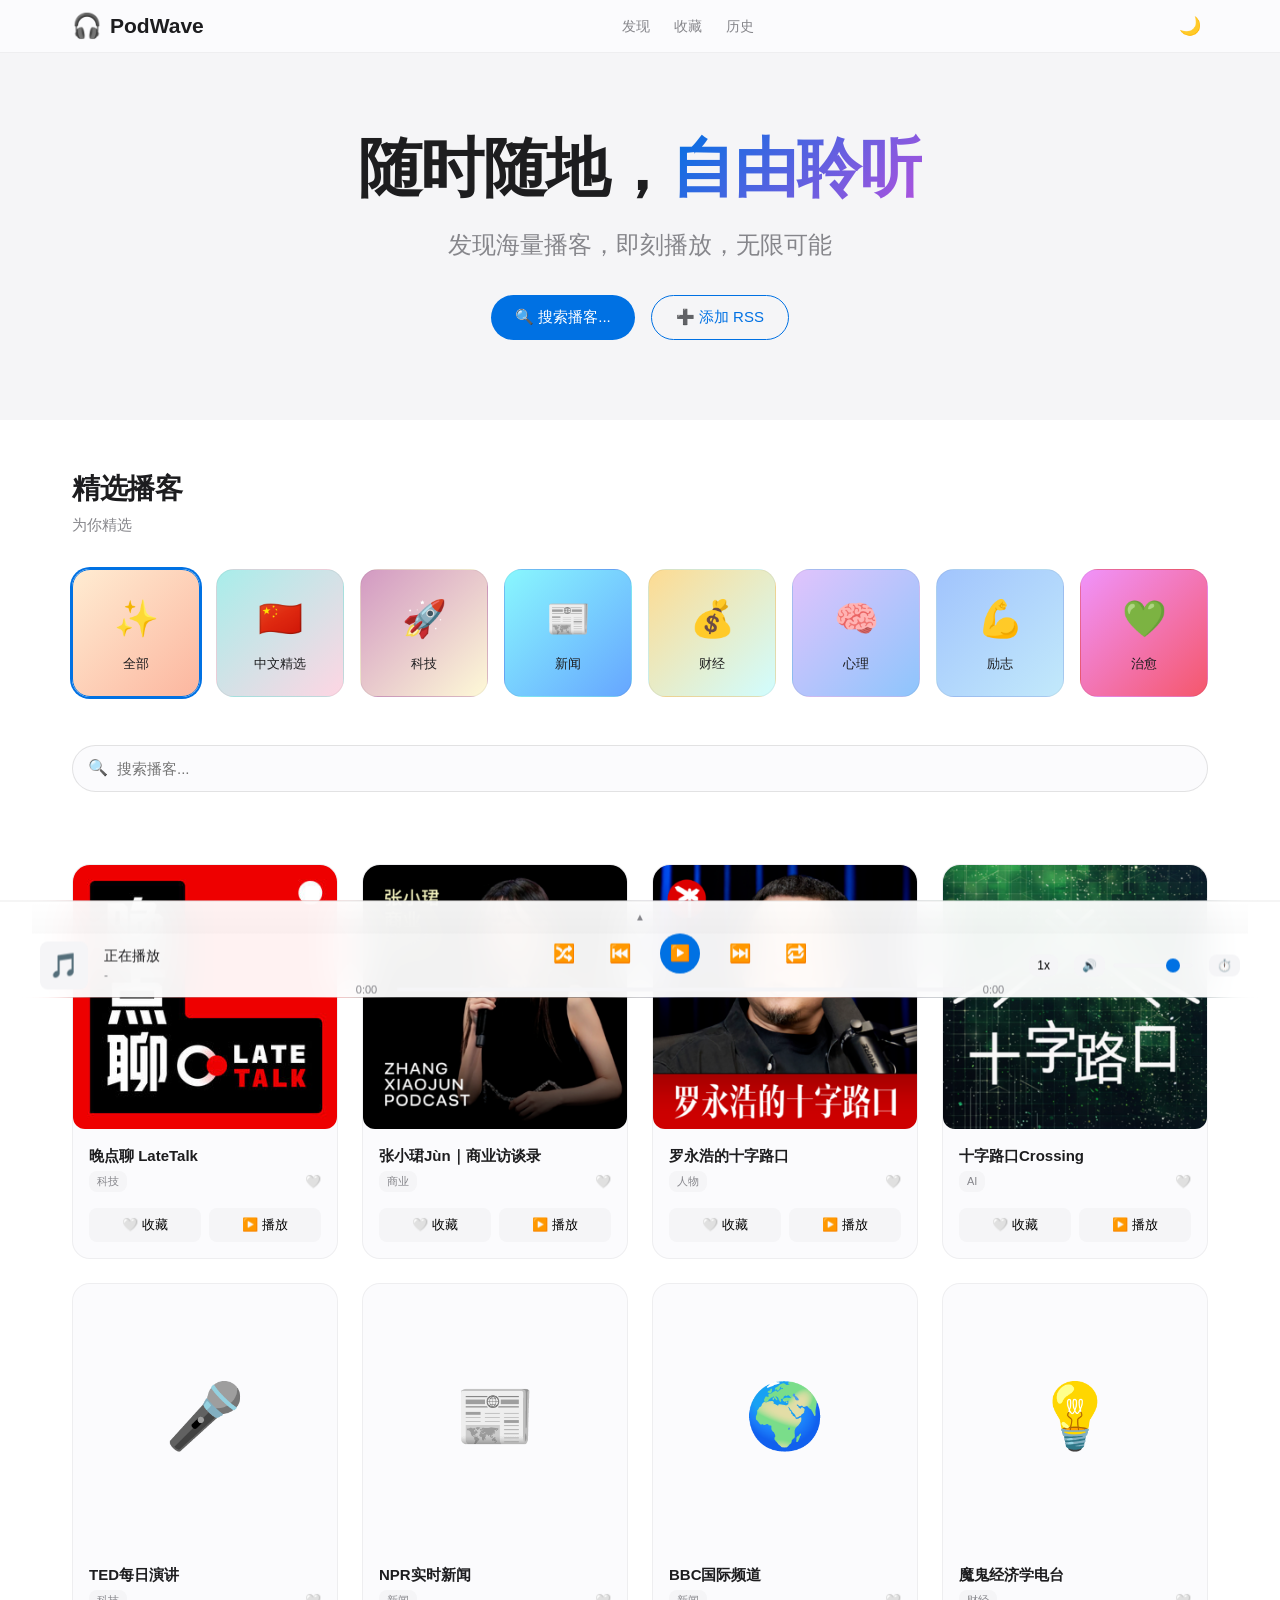
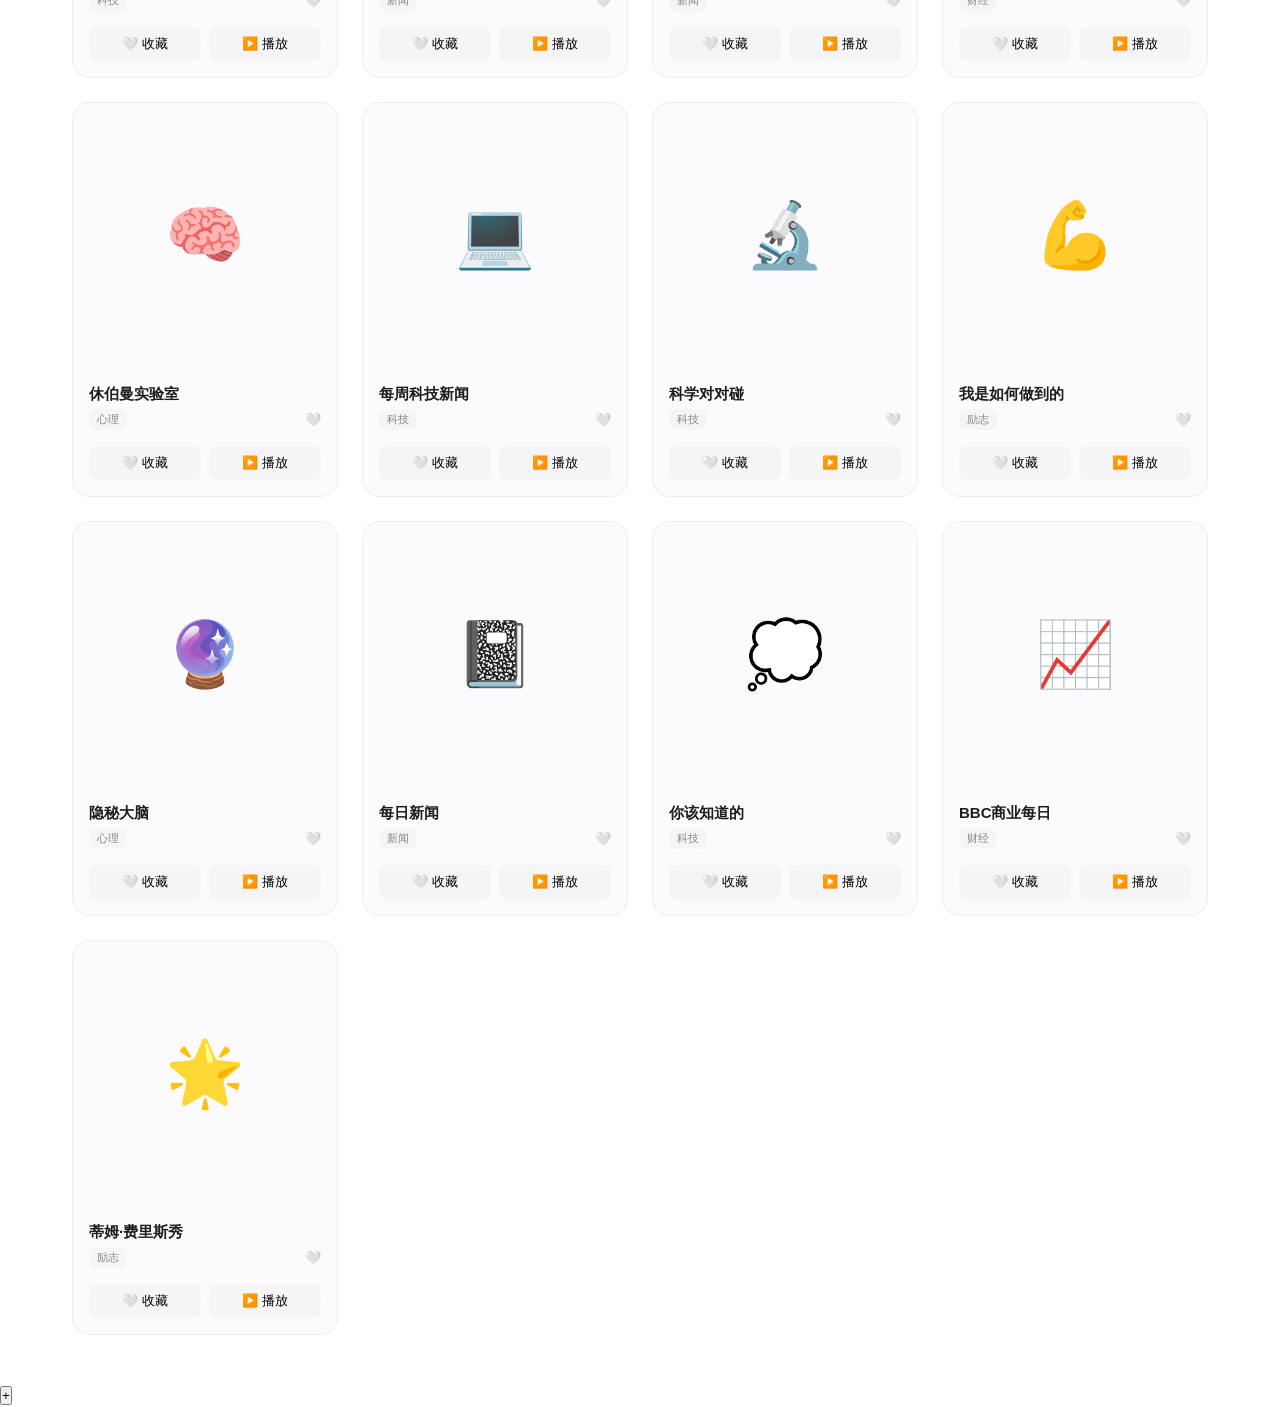
==== commit ec833e2a: "更新了部分功能" ====
--- a/index.html
+++ b/index.html
@@ -21,7 +21,7 @@
                 <a href="#" class="nav-link" data-view="history">History</a>
             </nav>
             <div class="header-actions">
-                <button class="icon-btn" id="langToggle" title="Language">中/EN</button>
+
                 <button class="icon-btn" id="darkModeToggle" title="Dark Mode">🌙</button>
             </div>
         </div>
--- a/styles.css
+++ b/styles.css
@@ -254,8 +254,15 @@
 
 .category-grid {
     display: grid;
-    grid-template-columns: repeat(auto-fill, minmax(140px, 1fr));
+    grid-template-columns: repeat(auto-fit, minmax(120px, 1fr));
     gap: var(--space-md);
+}
+
+@media (max-width: 480px) {
+    .category-grid {
+        grid-template-columns: repeat(4, 1fr);
+        gap: var(--space-sm);
+    }
 }
 
 .category-card {
@@ -311,10 +318,30 @@
     margin: 0 auto;
 }
 
+@media (max-width: 768px) {
+    .podcast-section {
+        padding: 0 var(--space-md) var(--space-lg);
+    }
+}
+
 .podcast-grid {
     display: grid;
-    grid-template-columns: repeat(auto-fill, minmax(280px, 1fr));
+    grid-template-columns: repeat(auto-fit, minmax(260px, 1fr));
     gap: var(--space-lg);
+}
+
+@media (max-width: 768px) {
+    .podcast-grid {
+        grid-template-columns: repeat(2, 1fr);
+        gap: var(--space-md);
+    }
+}
+
+@media (max-width: 380px) {
+    .podcast-grid {
+        grid-template-columns: repeat(2, 1fr);
+        gap: var(--space-sm);
+    }
 }
 
 .podcast-card {
@@ -1081,38 +1108,278 @@
 
 /* ==================== Responsive ==================== */
 @media (max-width: 768px) {
-    .header-nav {
-        display: none;
-    }
-
+    /* Header - mobile optimized */
+    .header-content {
+        padding: 0 var(--space-md);
+        height: 48px;
+    }
+
+    .logo {
+        font-size: 18px;
+    }
+
+    .logo-icon {
+        font-size: 20px;
+    }
+
+    .header-actions {
+        gap: var(--space-sm);
+    }
+
+    .icon-btn {
+        width: 32px;
+        height: 32px;
+        font-size: 16px;
+    }
+
+    /* Hero - mobile optimized */
     .hero {
-        padding: var(--space-xxl) var(--space-md);
+        padding: var(--space-xl) var(--space-md);
     }
 
     .hero-title {
-        font-size: 36px;
+        font-size: 28px;
+        margin-bottom: var(--space-md);
+    }
+
+    .hero-subtitle {
+        font-size: 15px;
+        padding: 0 var(--space-sm);
+    }
+
+    .hero-actions {
+        flex-direction: column;
+        gap: var(--space-sm);
+        margin-top: var(--space-lg);
+    }
+
+    .hero-actions .btn {
+        width: 100%;
+        justify-content: center;
+    }
+
+    /* Categories - mobile optimized */
+    .categories {
+        padding: var(--space-lg) var(--space-md);
+    }
+
+    .section-header {
+        margin-bottom: var(--space-md);
+    }
+
+    .section-title {
+        font-size: 22px;
+    }
+
+    .section-subtitle {
+        font-size: 13px;
     }
 
     .category-grid {
         grid-template-columns: repeat(4, 1fr);
+        gap: var(--space-sm);
+    }
+
+    .category-card {
+        aspect-ratio: 1;
+        border-radius: var(--radius-md);
+    }
+
+    .category-icon {
+        font-size: 28px;
+    }
+
+    .category-name {
+        font-size: 11px;
+    }
+
+    /* Podcast Grid - mobile optimized */
+    .podcast-section {
+        padding: 0 var(--space-md) var(--space-xl);
     }
 
     .podcast-grid {
         grid-template-columns: repeat(2, 1fr);
-    }
-
+        gap: var(--space-md);
+    }
+
+    .podcast-card {
+        border-radius: var(--radius-md);
+    }
+
+    .podcast-cover {
+        border-radius: var(--radius-sm);
+    }
+
+    .podcast-info {
+        padding: var(--space-sm);
+    }
+
+    .podcast-title {
+        font-size: 13px;
+    }
+
+    .podcast-meta {
+        font-size: 11px;
+    }
+
+    .podcast-actions {
+        padding: 0 var(--space-sm) var(--space-sm);
+    }
+
+    .podcast-action-btn {
+        font-size: 11px;
+        padding: 6px;
+    }
+
+    /* Search - mobile optimized */
+    .search-container {
+        margin-bottom: var(--space-md);
+    }
+
+    .search-input {
+        padding: 12px 14px 12px 40px;
+        font-size: 14px;
+    }
+
+    .search-icon {
+        left: 14px;
+        font-size: 14px;
+    }
+
+    /* Player - mobile optimized */
     .player-content {
         grid-template-columns: 1fr;
-        gap: var(--space-md);
+        gap: var(--space-sm);
+        padding: var(--space-sm) 0;
     }
 
     .player-extra {
         display: none;
     }
 
+    .player-buttons {
+        gap: var(--space-md);
+    }
+
+    .player-btn.play-pause {
+        width: 36px;
+        height: 36px;
+    }
+
+    .progress-container {
+        padding: 0 var(--space-sm);
+    }
+
+    /* Modal - mobile optimized */
     .modal {
         width: 95%;
-        max-height: 90vh;
+        max-height: 85vh;
+        border-radius: var(--radius-lg);
+    }
+
+    .modal-header {
+        padding: var(--space-md);
+    }
+
+    .modal-title {
+        font-size: 18px;
+    }
+
+    .modal-body {
+        padding: var(--space-md);
+        max-height: calc(85vh - 100px);
+    }
+
+    /* Episode list - mobile optimized */
+    .episode-item {
+        padding: var(--space-sm);
+        gap: var(--space-sm);
+    }
+
+    .episode-play-btn {
+        width: 32px;
+        height: 32px;
+    }
+
+    .episode-title {
+        font-size: 13px;
+    }
+
+    /* Tabs - mobile optimized */
+    .tabs {
+        overflow-x: auto;
+        -webkit-overflow-scrolling: touch;
+        gap: var(--space-xs);
+    }
+
+    .tab {
+        padding: var(--space-xs) var(--space-sm);
+        font-size: 13px;
+        white-space: nowrap;
+    }
+
+    /* Toast - mobile adjusted */
+    .toast-container {
+        bottom: 80px;
+    }
+
+    .toast {
+        font-size: 13px;
+        padding: 10px 20px;
+    }
+}
+
+/* Extra small screens (iPhone SE, small Android) */
+@media (max-width: 380px) {
+    .hero-title {
+        font-size: 24px;
+    }
+
+    .hero-subtitle {
+        font-size: 14px;
+    }
+
+    .category-grid {
+        grid-template-columns: repeat(4, 1fr);
+        gap: 6px;
+    }
+
+    .category-icon {
+        font-size: 24px;
+    }
+
+    .category-name {
+        font-size: 10px;
+    }
+
+    .podcast-grid {
+        gap: var(--space-sm);
+    }
+
+    .podcast-title {
+        font-size: 12px;
+        -webkit-line-clamp: 1;
+    }
+}
+
+/* Landscape mode on mobile */
+@media (max-height: 500px) and (orientation: landscape) {
+    .hero {
+        padding: var(--space-md);
+    }
+
+    .hero-title {
+        font-size: 24px;
+    }
+
+    .hero-subtitle {
+        display: none;
+    }
+
+    .hero-actions {
+        flex-direction: row;
+        margin-top: var(--space-sm);
     }
 }
 
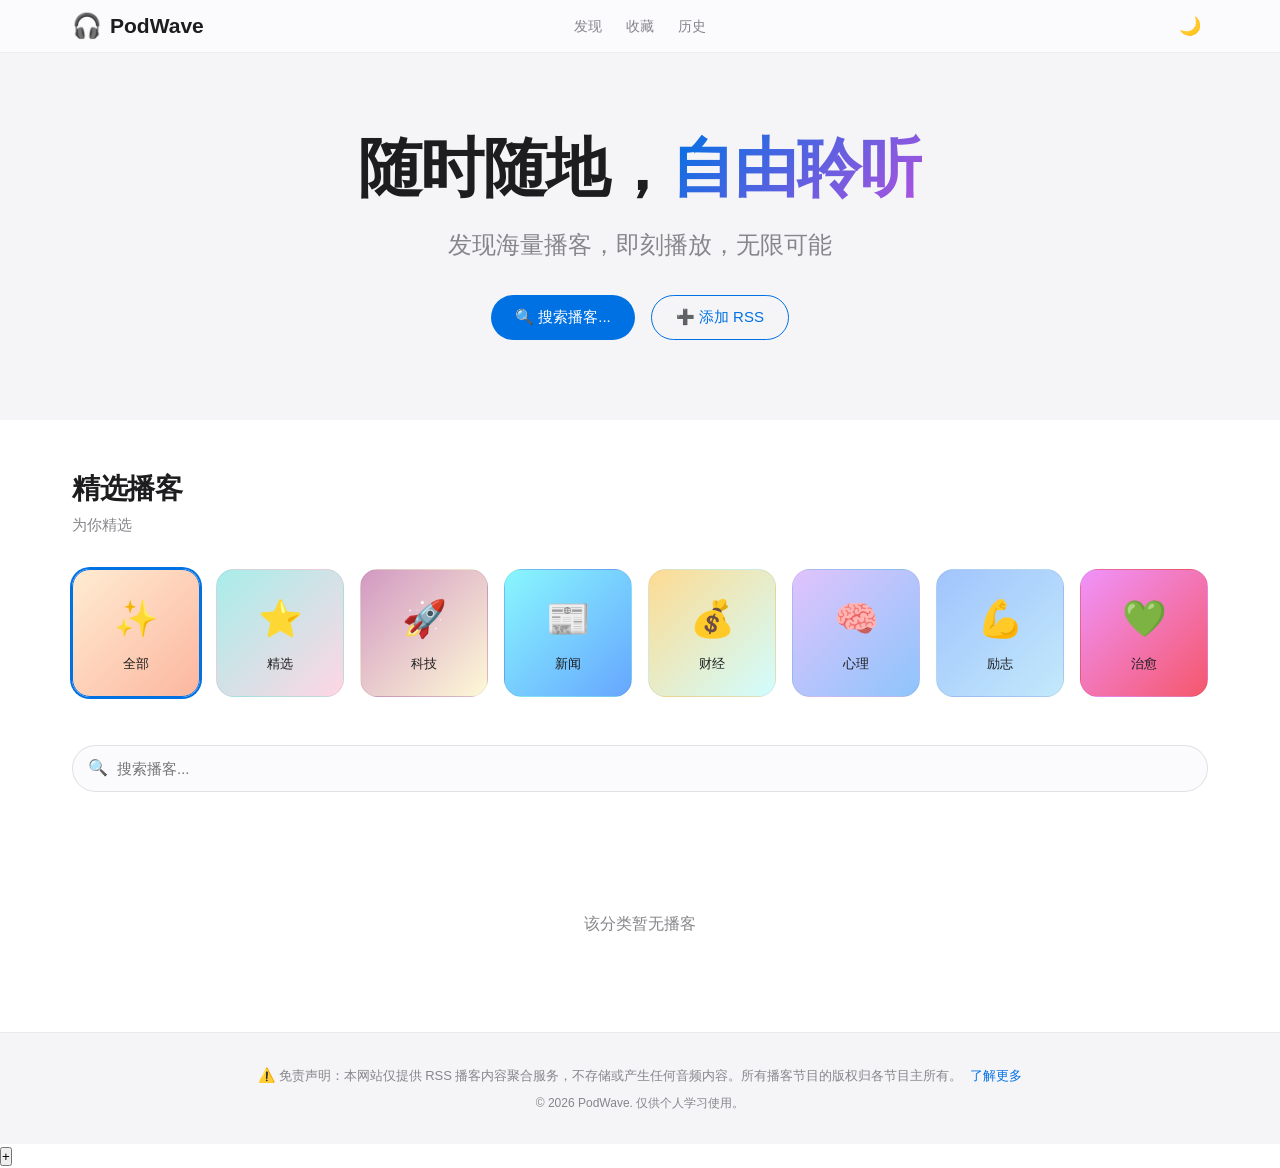
==== commit 059657c4: "代码复盘修复：修复toast国际化、删除冗余函数、完善法律声明" ====
--- a/index.html
+++ b/index.html
@@ -1,10 +1,15 @@
 <!DOCTYPE html>
-<html lang="en">
+<html lang="zh-CN">
 <head>
     <meta charset="UTF-8">
-    <meta name="viewport" content="width=device-width, initial-scale=1.0">
-    <title>PodWave - Your Personal Podcast App</title>
-    <meta name="description" content="A beautiful podcast player for daily listening - morning and night">
+    <meta name="viewport" content="width=device-width, initial-scale=1.0, viewport-fit=cover">
+    <meta name="apple-mobile-web-app-capable" content="yes">
+    <meta name="apple-mobile-web-app-status-bar-style" content="black-translucent">
+    <meta name="apple-mobile-web-app-title" content="PodWave">
+    <meta name="mobile-web-app-capable" content="yes">
+    <meta name="theme-color" content="#ffffff">
+    <meta name="description" content="随时随地，自由聆听 - 发现海量播客，即刻播放">
+    <link rel="manifest" href="manifest.json">
     <link rel="stylesheet" href="styles.css">
 </head>
 <body>
@@ -28,7 +33,7 @@
     </header>
 
     <!-- Hero Section -->
-    <section class="hero">
+    <section class="hero" id="heroSection">
         <h1 class="hero-title">
             <span class="gradient-text">随时随地</span> 自由聆听
         </h1>
@@ -46,7 +51,7 @@
     </section>
 
     <!-- Categories Section -->
-    <section class="categories">
+    <section class="categories" id="categoriesSection">
         <div class="section-header">
             <div>
                 <h2 class="section-title" id="sectionTitle">精选播客</h2>
@@ -82,7 +87,7 @@
                 <span class="category-icon">💚</span>
                 <span class="category-name">治愈</span>
             </div>
-            <div class="category-card" id="refreshCard" onclick="refreshAllPodcasts()" title="刷新获取最新内容">
+            <div class="category-card" id="refreshCard" data-category="refresh" title="刷新获取最新内容">
                 <span class="category-icon">🔄</span>
                 <span class="category-name">刷新</span>
             </div>
@@ -98,6 +103,17 @@
         <div class="search-results" id="searchResults"></div>
     </section>
 
+    <!-- Search Results Section -->
+    <section class="podcast-section" id="searchResultsSection" style="display: none;">
+        <div class="section-header">
+            <div>
+                <h2 class="section-title" id="searchResultsTitle">搜索结果</h2>
+                <p class="section-subtitle" id="searchResultsSubtitle">找到 0 个播客</p>
+            </div>
+        </div>
+        <div class="search-results-grid" id="searchResultsGrid"></div>
+    </section>
+
     <!-- Podcast Grid Section -->
     <section class="podcast-section" id="podcastSection">
         <div class="podcast-grid" id="podcastGrid">
@@ -138,44 +154,25 @@
         </div>
     </section>
 
-    <!-- Player Bar -->
-    <div class="player-bar" id="playerBar">
-        <div class="player-collapse-bar" id="playerCollapseBar" onclick="togglePlayerExpand()">
-            <span class="collapse-indicator" id="collapseIndicator">▲</span>
-        </div>
-        <div class="player-content" id="playerContent">
-            <div class="player-info">
-                <div class="player-cover" id="playerCover">🎵</div>
-                <div class="player-details">
-                    <div class="player-title" id="playerTitle">Select an episode to play</div>
-                    <div class="player-episode" id="playerEpisode">-</div>
-                </div>
-            </div>
-
-            <div class="player-controls">
-                <div class="player-buttons">
-                    <button class="player-btn" id="shuffleBtn" title="Shuffle">🔀</button>
-                    <button class="player-btn" id="prevBtn" title="Previous">⏮️</button>
-                    <button class="player-btn play-pause" id="playPauseBtn" title="Play">▶️</button>
-                    <button class="player-btn" id="nextBtn" title="Next">⏭️</button>
-                    <button class="player-btn" id="loopBtn" title="Loop">🔁</button>
-                </div>
-                <div class="progress-container">
-                    <span class="progress-time" id="currentTime">0:00</span>
-                    <div class="progress-bar" id="progressBar">
-                        <div class="progress-fill" id="progressFill"></div>
-                    </div>
-                    <span class="progress-time" id="duration">0:00</span>
-                </div>
-            </div>
-
-            <div class="player-extra">
-                <button class="speed-btn" id="speedBtn">1x</button>
-                <div class="volume-control">
-                    <button class="volume-btn" id="volumeBtn">🔊</button>
-                    <input type="range" class="volume-slider" id="volumeSlider" min="0" max="1" step="0.05" value="0.8">
-                </div>
-                <button class="timer-btn" id="timerBtn">⏱️</button>
+    <!-- Floating Player Bar -->
+    <div class="floating-player" id="floatingPlayer" style="display: none;">
+        <div class="floating-player-content">
+            <div class="floating-info">
+                <div class="floating-cover" id="floatingCover">🎧</div>
+                <div class="floating-text">
+                    <div class="floating-title" id="floatingTitle">未播放</div>
+                    <div class="floating-time" id="floatingTime">0:00 / 0:00</div>
+                </div>
+            </div>
+            <div class="floating-controls">
+                <button class="floating-btn" id="floatingPrev" onclick="playPrevious()">⏮️</button>
+                <button class="floating-btn floating-play" id="floatingPlayPause" onclick="togglePlayPause()">▶️</button>
+                <button class="floating-btn" id="floatingNext" onclick="playNext()">⏭️</button>
+            </div>
+        </div>
+        <div class="floating-progress" onclick="seekFloatingAudio(event)">
+            <div class="floating-progress-bar" id="floatingProgressBar">
+                <div class="floating-progress-fill" id="floatingProgressFill"></div>
             </div>
         </div>
     </div>
@@ -260,9 +257,29 @@
         <div class="toast" id="toast"></div>
     </div>
 
+
+
+    <!-- Footer -->
+    <footer class="site-footer">
+        <div class="footer-content">
+            <p class="footer-disclaimer">
+                <span class="footer-icon">⚠️</span>
+                免责声明：本网站仅提供 RSS 播客内容聚合服务，不存储或产生任何音频内容。所有播客节目的版权归各节目主所有。
+                <a href="disclaimer.html" target="_blank" class="footer-link">了解更多</a>
+            </p>
+            <p class="footer-copyright">© 2026 PodWave. 仅供个人学习使用。</p>
+        </div>
+    </footer>
+
     <!-- Add Podcast FAB -->
-    <button class="add-podcast-btn" onclick="showAddRssModal()" title="Add Podcast">+</button>
+    <button class="add-podcast-btn" onclick="showAddRssModal()" title="添加播客">+</button>
+
+    <!-- Back to Top Button -->
+    <button class="back-to-top-btn" id="backToTopBtn" onclick="scrollToTop()" title="返回顶部">↑</button>
 
     <script src="app.js"></script>
+    <script>
+        document.addEventListener('DOMContentLoaded', initApp);
+    </script>
 </body>
 </html>
--- a/styles.css
+++ b/styles.css
@@ -95,6 +95,24 @@
     display: flex;
     align-items: center;
     justify-content: space-between;
+    position: relative;
+}
+
+.header-content::before {
+    content: '';
+    position: absolute;
+    left: 50%;
+    transform: translateX(-50%);
+    width: 1px;
+    height: 1px;
+}
+
+.header-nav {
+    display: flex;
+    gap: var(--space-lg);
+    position: absolute;
+    left: 50%;
+    transform: translateX(-50%);
 }
 
 .logo {
@@ -109,11 +127,6 @@
 
 .logo-icon {
     font-size: 24px;
-}
-
-.header-nav {
-    display: flex;
-    gap: var(--space-lg);
 }
 
 .nav-link {
@@ -326,20 +339,21 @@
 
 .podcast-grid {
     display: grid;
-    grid-template-columns: repeat(auto-fit, minmax(260px, 1fr));
+    grid-template-columns: repeat(auto-fill, minmax(260px, 1fr));
     gap: var(--space-lg);
+    max-width: 100%;
 }
 
 @media (max-width: 768px) {
     .podcast-grid {
-        grid-template-columns: repeat(2, 1fr);
+        grid-template-columns: repeat(auto-fill, minmax(200px, 1fr));
         gap: var(--space-md);
     }
 }
 
 @media (max-width: 380px) {
     .podcast-grid {
-        grid-template-columns: repeat(2, 1fr);
+        grid-template-columns: repeat(auto-fill, minmax(160px, 1fr));
         gap: var(--space-sm);
     }
 }
@@ -379,6 +393,7 @@
     width: 100%;
     height: 100%;
     object-fit: cover;
+    min-width: 0;
 }
 
 .podcast-emoji {
@@ -833,44 +848,136 @@
     margin-top: var(--space-md);
 }
 
-.search-result-item {
-    display: flex;
-    gap: var(--space-md);
-    padding: var(--space-md);
+.search-results-grid {
+    display: grid;
+    grid-template-columns: repeat(auto-fill, minmax(260px, 1fr));
+    gap: var(--space-lg);
+    width: 100%;
+}
+
+.search-result-card {
+    background: var(--bg-secondary);
+    border-radius: var(--radius-lg);
+    overflow: hidden;
+    cursor: pointer;
+    transition: all 0.3s cubic-bezier(0.25, 0.1, 0.25, 1);
+    border: 1px solid rgba(0,0,0,0.05);
+    display: flex;
+    flex-direction: column;
+    width: 100%;
+    max-width: 100%;
+    min-width: 0;
+    box-sizing: border-box;
+}
+
+body.dark-mode .search-result-card {
+    background: var(--bg-secondary);
+    border: 1px solid rgba(255,255,255,0.1);
+}
+
+.search-result-card:hover {
+    transform: translateY(-4px);
+    box-shadow: var(--shadow-card-hover);
+}
+
+.search-result-cover {
+    width: 100%;
+    aspect-ratio: 1;
+    display: flex;
+    align-items: center;
+    justify-content: center;
+    background: var(--bg-tertiary);
+    position: relative;
+    overflow: hidden;
     border-radius: var(--radius-md);
-    cursor: pointer;
-    transition: background 0.2s;
-}
-
-.search-result-item:hover {
-    background: var(--bg-tertiary);
-}
-
-.search-result-cover {
+    min-width: 0;
+}
+
+.search-result-cover img {
+    width: 100%;
+    max-width: 100%;
+    height: 100%;
+    object-fit: cover;
+    display: block;
+    min-width: 0;
+}
+
+.search-result-emoji {
+    font-size: 64px;
+}
+
+.search-result-play-overlay {
+    position: absolute;
+    inset: 0;
+    background: rgba(0,0,0,0.3);
+    display: flex;
+    align-items: center;
+    justify-content: center;
+    opacity: 0;
+    transition: opacity 0.3s;
+}
+
+.search-result-card:hover .search-result-play-overlay {
+    opacity: 1;
+}
+
+.search-result-play-icon {
     width: 60px;
     height: 60px;
-    border-radius: var(--radius-sm);
-    background: var(--bg-tertiary);
-    display: flex;
-    align-items: center;
-    justify-content: center;
-    font-size: 28px;
-    flex-shrink: 0;
+    background: white;
+    border-radius: 50%;
+    display: flex;
+    align-items: center;
+    justify-content: center;
+    font-size: 24px;
 }
 
 .search-result-info {
-    flex: 1;
+    padding: var(--space-md);
+    min-width: 0;
+}
+
+.search-result-title {
+    font-size: 15px;
+    font-weight: 600;
+    margin-bottom: var(--space-xs);
+    display: -webkit-box;
+    -webkit-line-clamp: 2;
+    -webkit-box-orient: vertical;
     overflow: hidden;
-}
-
-.search-result-title {
-    font-weight: 500;
-    margin-bottom: var(--space-xs);
 }
 
 .search-result-artist {
     font-size: 13px;
     color: var(--text-secondary);
+    display: -webkit-box;
+    -webkit-line-clamp: 1;
+    -webkit-box-orient: vertical;
+    overflow: hidden;
+}
+
+.search-result-category {
+    display: inline-block;
+    font-size: 11px;
+    padding: 2px 8px;
+    background: var(--bg-tertiary);
+    border-radius: var(--radius-sm);
+    font-weight: 500;
+    margin-top: var(--space-sm);
+}
+
+@media (max-width: 768px) {
+    .search-results-grid {
+        grid-template-columns: repeat(2, 1fr);
+        gap: var(--space-md);
+    }
+}
+
+@media (max-width: 380px) {
+    .search-results-grid {
+        grid-template-columns: repeat(2, 1fr);
+        gap: var(--space-sm);
+    }
 }
 
 /* ==================== Tabs ==================== */
@@ -1067,6 +1174,8 @@
     text-align: center;
     padding: var(--space-xxl);
     color: var(--text-secondary);
+    grid-column: 1 / -1;
+    justify-self: center;
 }
 
 .empty-icon {
@@ -1132,7 +1241,20 @@
         font-size: 16px;
     }
 
-    /* Hero - mobile optimized */
+/* Header - compact logo on mobile */
+    .logo {
+        font-size: 14px;
+        gap: 4px;
+    }
+
+    .logo-icon {
+        font-size: 18px;
+    }
+
+    .logo-text {
+        display: inline;
+    }
+
     .hero {
         padding: var(--space-xl) var(--space-md);
     }
@@ -1328,6 +1450,149 @@
         font-size: 13px;
         padding: 10px 20px;
     }
+
+    /* Episode list - prevent overflow on small screens */
+    .episode-info {
+        min-width: 0;
+    }
+
+    .episode-title {
+        white-space: normal;
+        -webkit-line-clamp: 2;
+    }
+
+    .episode-date {
+        white-space: nowrap;
+        overflow: hidden;
+        text-overflow: ellipsis;
+    }
+
+    /* About section - mobile responsive */
+    .about-header {
+        flex-direction: column;
+        align-items: flex-start;
+        gap: var(--space-sm);
+    }
+
+    .about-cover,
+    .about-emoji {
+        width: 72px;
+        height: 72px;
+        font-size: 36px;
+    }
+
+    .about-title {
+        font-size: 16px;
+    }
+
+    .about-description {
+        padding: var(--space-sm);
+    }
+
+    .about-meta-item {
+        flex-wrap: wrap;
+    }
+
+    .meta-value {
+        max-width: 100%;
+        text-align: left;
+    }
+}
+
+/* ==================== Back to Top Button ==================== */
+.back-to-top-btn {
+    position: fixed;
+    right: 20px;
+    bottom: 80px;
+    width: 44px;
+    height: 44px;
+    border-radius: 50%;
+    background: var(--apple-blue);
+    color: white;
+    border: none;
+    cursor: pointer;
+    font-size: 20px;
+    display: flex;
+    align-items: center;
+    justify-content: center;
+    opacity: 0;
+    visibility: hidden;
+    transition: all 0.3s ease;
+    z-index: 999;
+    box-shadow: 0 4px 12px rgba(0, 0, 0, 0.15);
+}
+
+.back-to-top-btn.visible {
+    opacity: 1;
+    visibility: visible;
+}
+
+.back-to-top-btn:hover {
+    background: var(--apple-blue-hover);
+    transform: scale(1.1);
+}
+
+.back-to-top-btn:active {
+    transform: scale(0.95);
+}
+
+/* Mobile adjustments */
+@media (max-width: 480px) {
+    .back-to-top-btn {
+        right: 16px;
+        bottom: 90px;
+        width: 40px;
+        height: 40px;
+        font-size: 18px;
+    }
+}
+
+/* ==================== Footer ==================== */
+.site-footer {
+    background: var(--bg-tertiary);
+    border-top: 1px solid rgba(0,0,0,0.05);
+    padding: var(--space-xl) var(--space-xl);
+    margin-top: auto;
+}
+
+body.dark-mode .site-footer {
+    border-top: 1px solid rgba(255,255,255,0.1);
+}
+
+.footer-content {
+    max-width: 1200px;
+    margin: 0 auto;
+    text-align: center;
+}
+
+.footer-disclaimer {
+    font-size: 13px;
+    color: var(--text-secondary);
+    margin-bottom: var(--space-sm);
+    display: flex;
+    align-items: center;
+    justify-content: center;
+    gap: var(--space-xs);
+    flex-wrap: wrap;
+}
+
+.footer-icon {
+    font-size: 14px;
+}
+
+.footer-link {
+    color: var(--apple-blue);
+    text-decoration: none;
+    margin-left: var(--space-xs);
+}
+
+.footer-link:hover {
+    text-decoration: underline;
+}
+
+.footer-copyright {
+    font-size: 12px;
+    color: var(--text-secondary);
 }
 
 /* Extra small screens (iPhone SE, small Android) */
@@ -1507,3 +1772,187 @@
     white-space: nowrap;
     text-align: right;
 }
+
+/* ==================== Floating Player ==================== */
+.floating-player {
+    position: fixed;
+    bottom: 0;
+    left: 0;
+    right: 0;
+    background: var(--bg-primary);
+    border-top: 1px solid rgba(0,0,0,0.08);
+    z-index: 1000;
+    box-shadow: 0 -4px 20px rgba(0,0,0,0.1);
+}
+
+body.dark-mode .floating-player {
+    background: var(--bg-secondary);
+    border-top: 1px solid rgba(255,255,255,0.1);
+}
+
+.floating-player-content {
+    display: flex;
+    align-items: center;
+    justify-content: space-between;
+    padding: 12px 16px;
+    max-width: 1200px;
+    margin: 0 auto;
+}
+
+.floating-info {
+    display: flex;
+    align-items: center;
+    gap: 12px;
+    flex: 1;
+    min-width: 0;
+}
+
+.floating-cover {
+    width: 44px;
+    height: 44px;
+    border-radius: 8px;
+    background: var(--bg-tertiary);
+    display: flex;
+    align-items: center;
+    justify-content: center;
+    font-size: 20px;
+    flex-shrink: 0;
+}
+
+.floating-text {
+    min-width: 0;
+    flex: 1;
+}
+
+.floating-title {
+    font-size: 14px;
+    font-weight: 500;
+    white-space: nowrap;
+    overflow: hidden;
+    text-overflow: ellipsis;
+}
+
+.floating-time {
+    font-size: 11px;
+    color: var(--text-secondary);
+}
+
+.floating-controls {
+    display: flex;
+    align-items: center;
+    gap: 8px;
+}
+
+.floating-btn {
+    width: 36px;
+    height: 36px;
+    border: none;
+    background: transparent;
+    cursor: pointer;
+    display: flex;
+    align-items: center;
+    justify-content: center;
+    font-size: 16px;
+    border-radius: 50%;
+    transition: background 0.2s;
+}
+
+.floating-btn:hover {
+    background: var(--bg-tertiary);
+}
+
+.floating-btn:active {
+    transform: scale(0.95);
+}
+
+.floating-play {
+    width: 44px;
+    height: 44px;
+    background: var(--apple-blue);
+    color: white;
+    font-size: 18px;
+}
+
+.floating-play:hover {
+    background: var(--apple-blue-hover);
+}
+
+.floating-progress {
+    height: 6px;
+    background: var(--bg-tertiary);
+    cursor: pointer;
+    border-radius: 3px;
+    overflow: hidden;
+}
+
+.floating-progress-bar {
+    height: 100%;
+    position: relative;
+    cursor: pointer;
+}
+
+.floating-progress-fill {
+    height: 100%;
+    background: var(--apple-blue);
+    width: 0%;
+    transition: width 0.1s linear;
+    border-radius: 3px;
+}
+
+/* Mobile Responsive for Floating Player */
+@media (max-width: 480px) {
+    .floating-player-content {
+        padding: 10px 12px;
+    }
+
+    .floating-cover {
+        width: 40px;
+        height: 40px;
+        font-size: 18px;
+    }
+
+    .floating-title {
+        font-size: 13px;
+    }
+
+    .floating-time {
+        font-size: 10px;
+    }
+
+    .floating-btn {
+        width: 32px;
+        height: 32px;
+        font-size: 14px;
+    }
+
+    .floating-play {
+        width: 40px;
+        height: 40px;
+        font-size: 16px;
+    }
+}
+
+@media (max-width: 360px) {
+    .floating-controls {
+        gap: 4px;
+    }
+
+    .floating-btn {
+        width: 28px;
+        height: 28px;
+        font-size: 12px;
+    }
+
+    .floating-play {
+        width: 36px;
+        height: 36px;
+        font-size: 14px;
+    }
+}
+
+/* Hide some controls on very small screens */
+@media (max-width: 320px) {
+    .floating-btn:not(.floating-play) {
+        display: none;
+    }
+}
